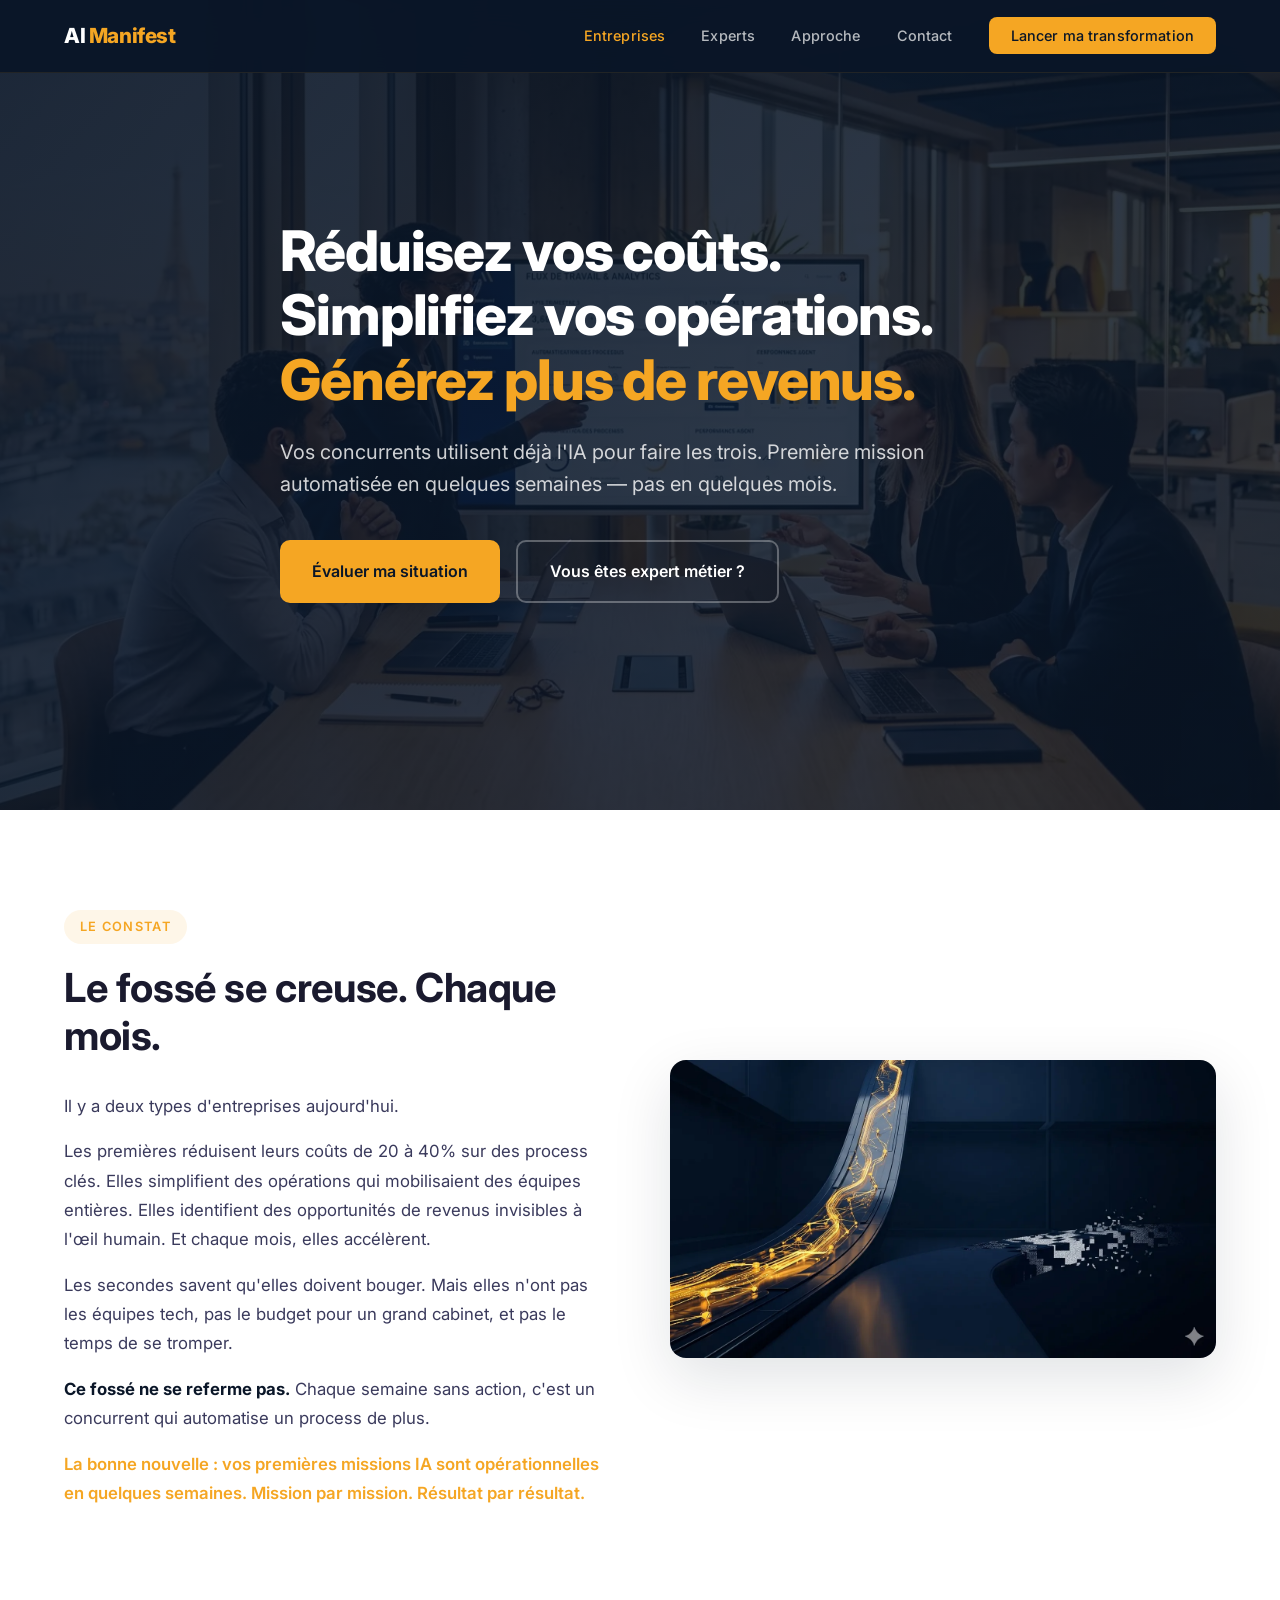
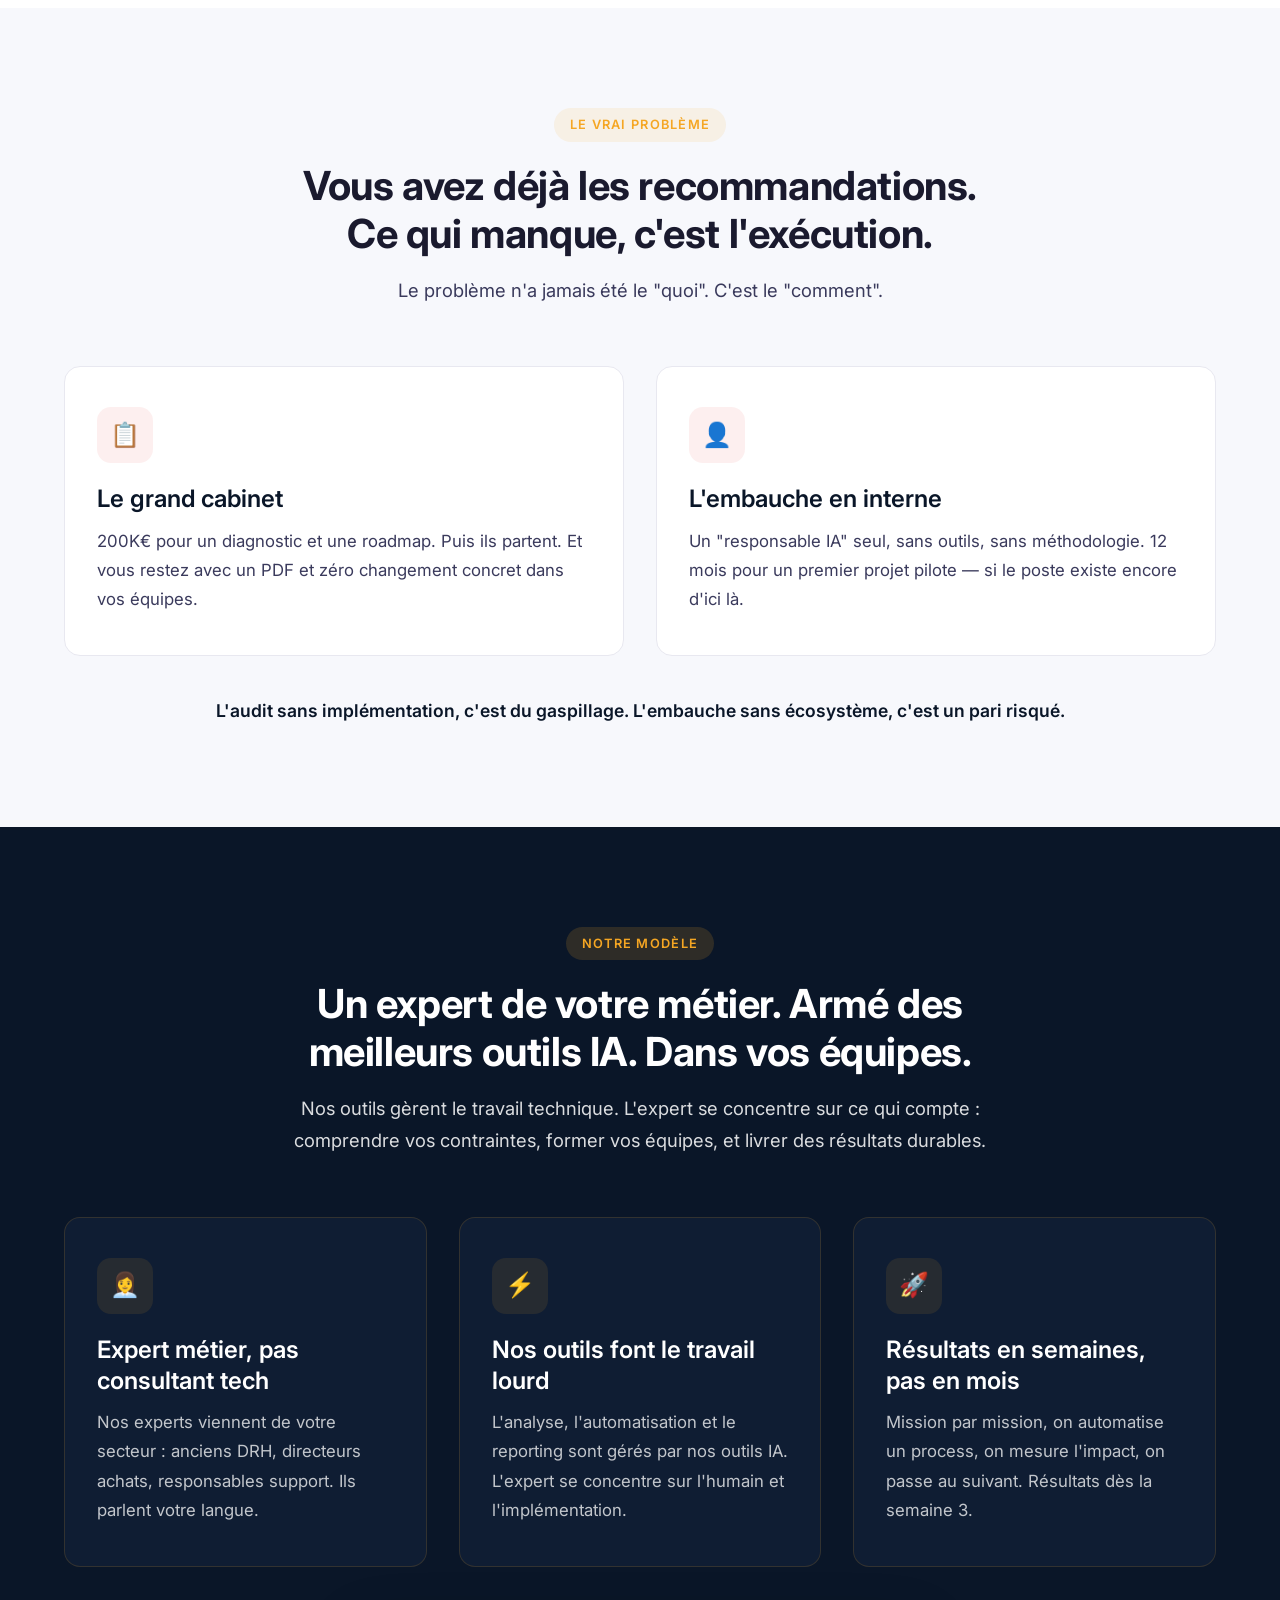
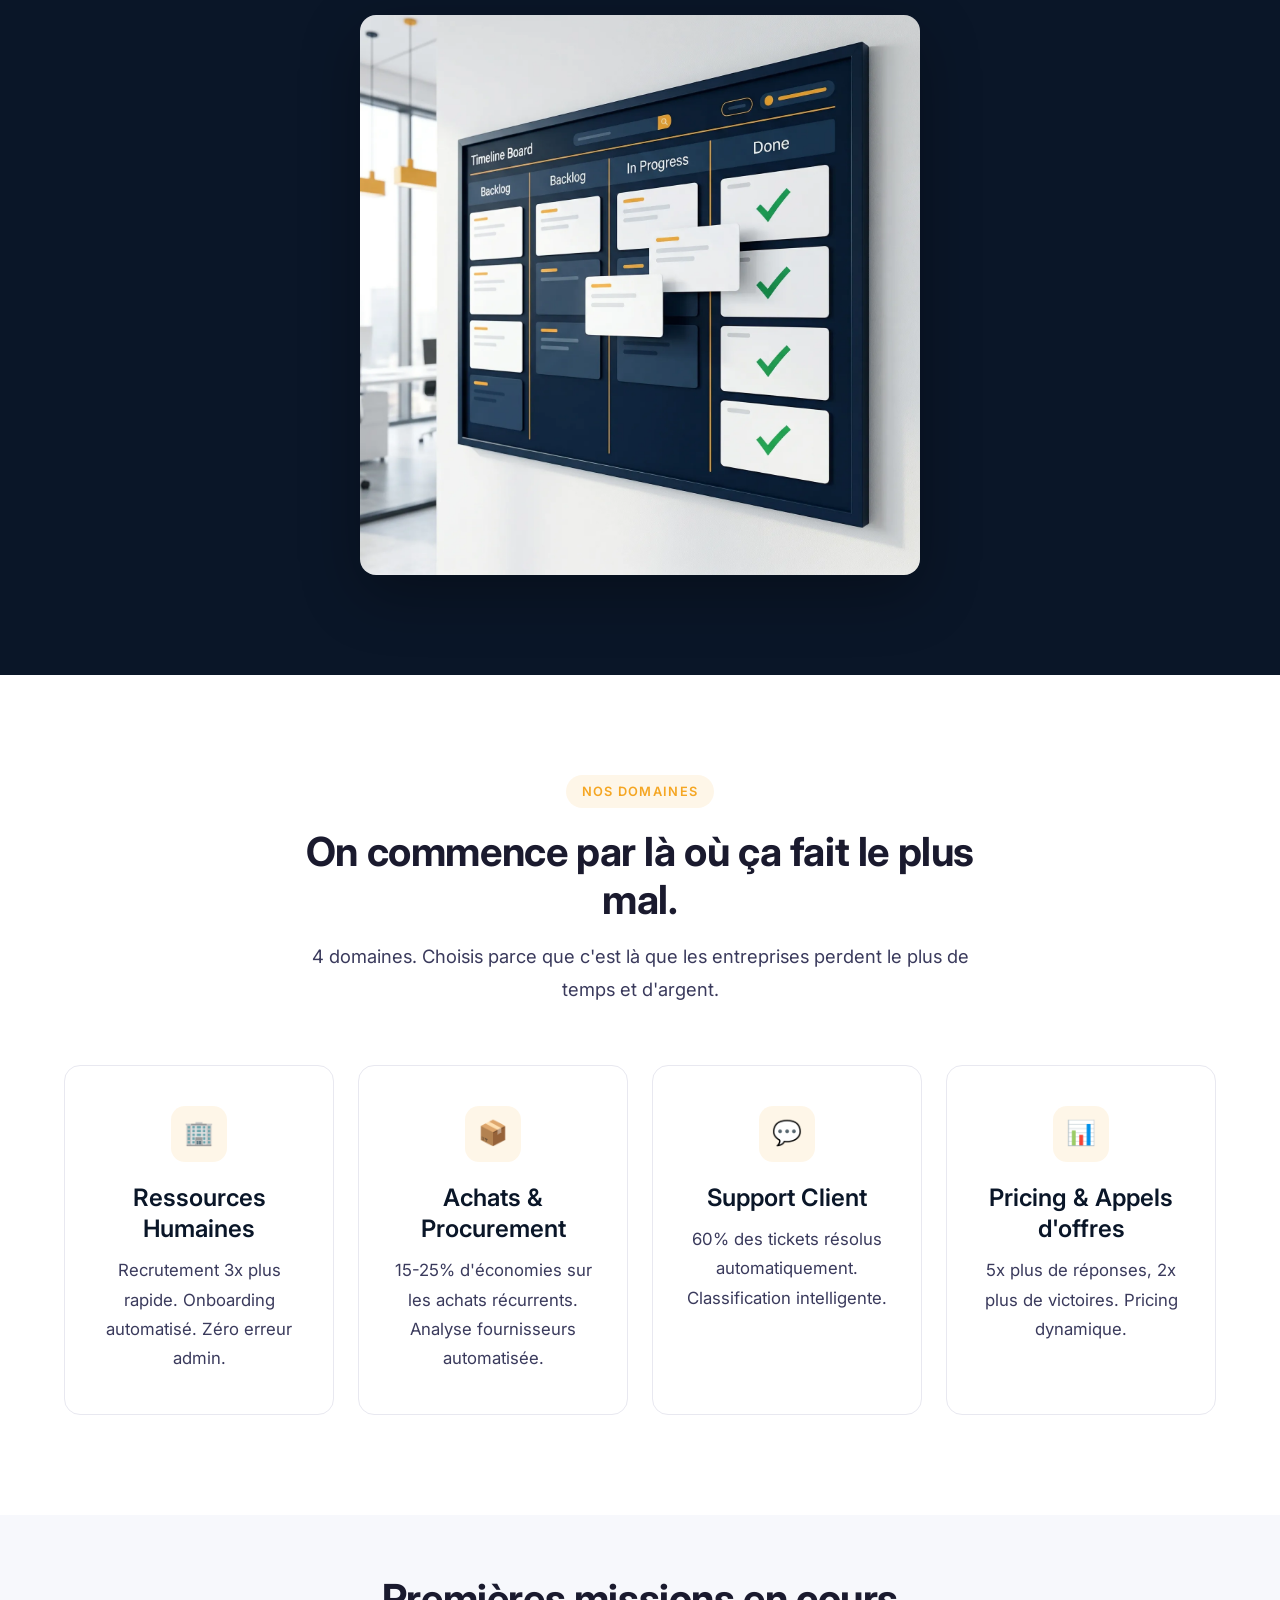
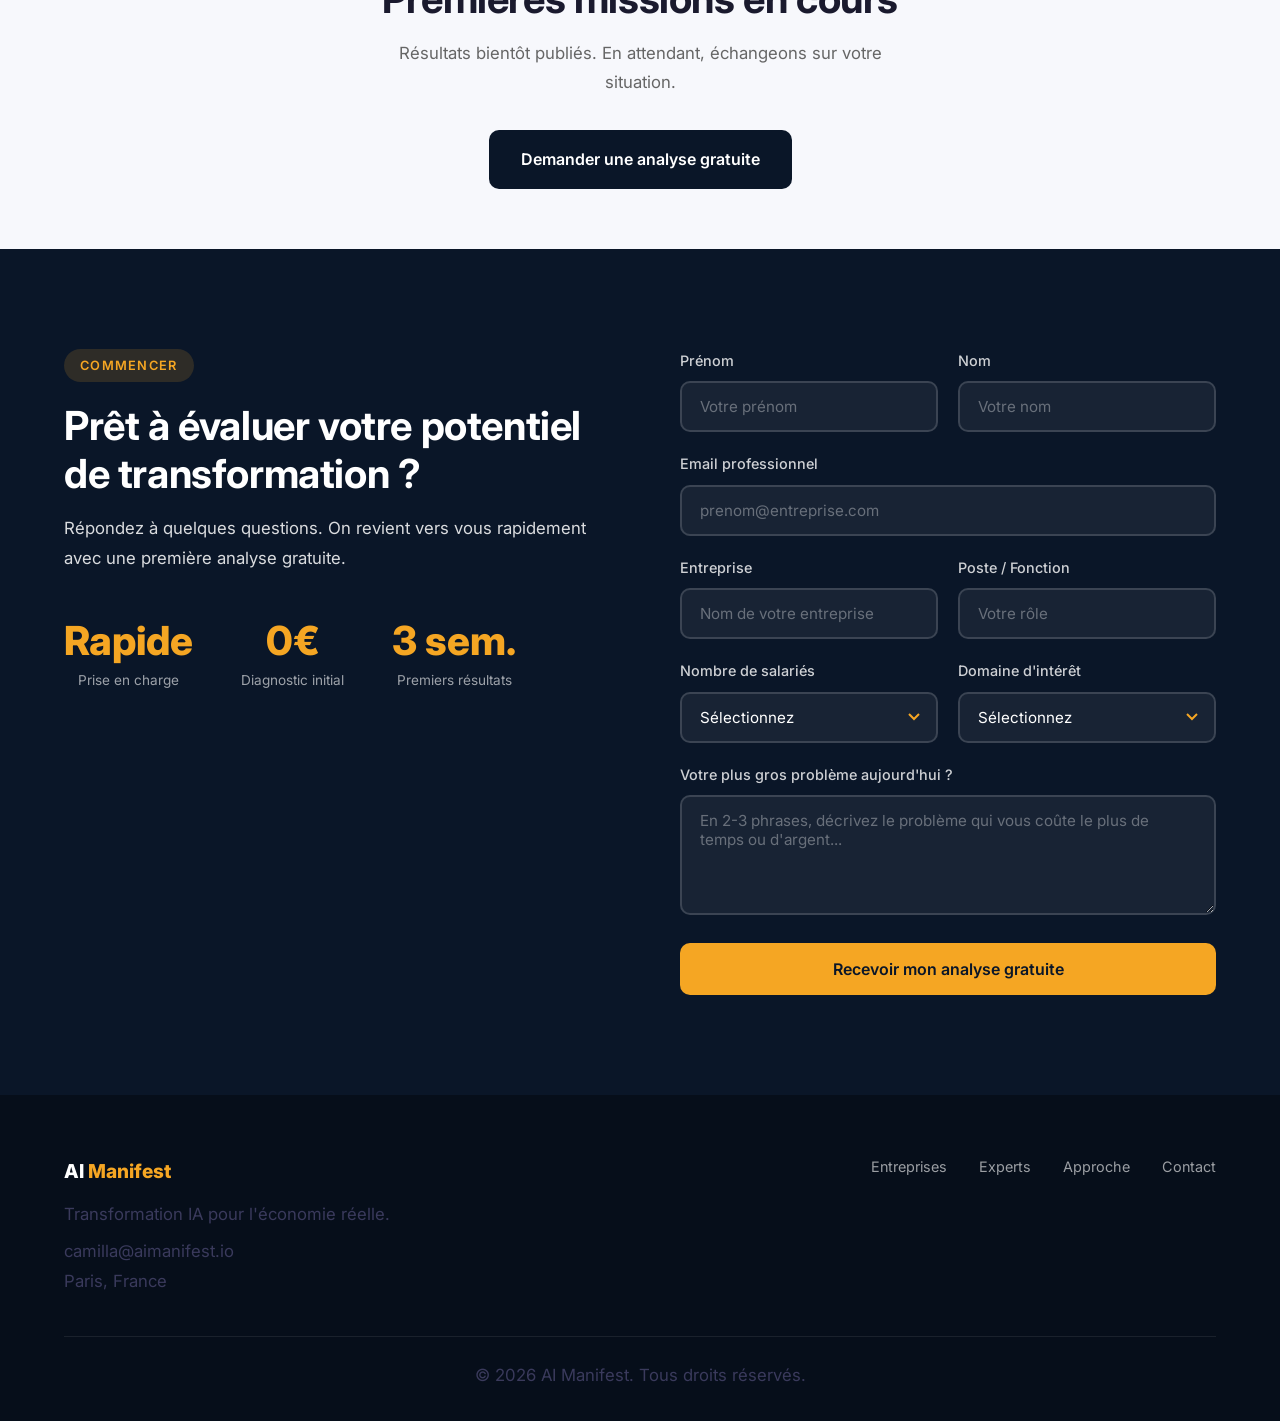
==== index.html @ 5e8005d0 "Initial commit — AI Manifest website" ====
<!DOCTYPE html>
<html lang="fr">
<head>
  <meta charset="UTF-8">
  <meta name="viewport" content="width=device-width, initial-scale=1.0">
  <title>AI Manifest — Transformation IA pour PME et ETI</title>
  <meta name="description" content="Réduisez vos coûts, simplifiez vos opérations et générez plus de revenus grâce à l'IA. Experts métier + outils IA = résultats en semaines.">
  <meta property="og:title" content="AI Manifest — Transformation IA pour PME et ETI">
  <meta property="og:description" content="Réduisez vos coûts, simplifiez vos opérations et générez plus de revenus. Première mission automatisée en quelques semaines.">
  <meta property="og:image" content="images/hero-clients.png">
  <meta property="og:type" content="website">
  <meta name="twitter:card" content="summary_large_image">
  <meta name="theme-color" content="#0A1628">
  <link rel="canonical" href="https://aimanifest.io/">
  <link rel="stylesheet" href="styles.css">
  <script type="application/ld+json">
  {
    "@context": "https://schema.org",
    "@type": "Organization",
    "name": "AI Manifest",
    "description": "Transformation IA pour PME et ETI. Experts métier armés d'outils IA pour des résultats concrets en semaines.",
    "url": "https://aimanifest.io",
    "logo": "https://aimanifest.io/images/hero-clients.png",
    "contactPoint": {
      "@type": "ContactPoint",
      "email": "camilla@aimanifest.io",
      "contactType": "customer service",
      "availableLanguage": "French"
    },
    "address": {
      "@type": "PostalAddress",
      "addressLocality": "Paris",
      "addressCountry": "FR"
    },
    "sameAs": []
  }
  </script>
  <script type="application/ld+json">
  {
    "@context": "https://schema.org",
    "@type": "Service",
    "name": "Transformation IA pour entreprises",
    "provider": { "@type": "Organization", "name": "AI Manifest" },
    "description": "Déploiement d'experts métier armés d'outils IA pour automatiser vos processus et générer des résultats mesurables.",
    "areaServed": { "@type": "Country", "name": "France" },
    "serviceType": "Conseil en transformation IA"
  }
  </script>
</head>
<body>
  <a href="#main-content" class="skip-link">Aller au contenu principal</a>

  <!-- NAV -->
  <nav class="nav">
    <div class="nav-inner">
      <a href="index.html" class="nav-logo">AI <span>Manifest</span></a>
      <ul class="nav-links" id="navLinks">
        <li><a href="index.html" class="active">Entreprises</a></li>
        <li><a href="rejoindre.html">Experts</a></li>
        <li><a href="approche.html">Approche</a></li>
        <li><a href="contact.html">Contact</a></li>
        <li><a href="#form-qualification" class="nav-cta">Lancer ma transformation</a></li>
      </ul>
      <button class="nav-toggle" onclick="document.getElementById('navLinks').classList.toggle('open')" aria-label="Menu">
        <span></span><span></span><span></span>
      </button>
    </div>
  </nav>

  <main id="main-content">

  <!-- HERO -->
  <section class="hero" role="banner">
    <div class="hero-bg">
      <picture><source srcset="images/hero-clients.webp" type="image/webp"><img src="images/hero-clients.png" alt="Équipe en transformation IA"></picture>
    </div>
    <div class="container">
      <div class="hero-content fade-up">
        <h1>Réduisez vos coûts.<br>Simplifiez vos opérations.<br><span class="highlight">Générez plus de revenus.</span></h1>
        <p class="subtitle">Vos concurrents utilisent déjà l'IA pour faire les trois. Première mission automatisée en quelques semaines — pas en quelques mois.</p>
        <div class="btn-group">
          <a href="#form-qualification" class="btn btn-primary">Évaluer ma situation</a>
          <a href="rejoindre.html" class="btn btn-outline">Vous êtes expert métier ?</a>
        </div>
      </div>
    </div>
  </section>

  <!-- LE FOSSÉ -->
  <section class="section bg-white">
    <div class="container">
      <div class="img-section fade-up">
        <div>
          <div style="margin-bottom:32px;">
            <span class="tag" style="display:inline-block;background:rgba(245,166,35,0.1);color:#F5A623;font-size:0.8rem;font-weight:600;text-transform:uppercase;letter-spacing:0.1em;padding:6px 16px;border-radius:100px;margin-bottom:20px;">Le constat</span>
            <h2>Le fossé se creuse. Chaque mois.</h2>
          </div>
          <p>Il y a deux types d'entreprises aujourd'hui.</p>
          <p style="margin-top:16px">Les premières réduisent leurs coûts de 20 à 40% sur des process clés. Elles simplifient des opérations qui mobilisaient des équipes entières. Elles identifient des opportunités de revenus invisibles à l'œil humain. Et chaque mois, elles accélèrent.</p>
          <p style="margin-top:16px">Les secondes savent qu'elles doivent bouger. Mais elles n'ont pas les équipes tech, pas le budget pour un grand cabinet, et pas le temps de se tromper.</p>
          <p style="margin-top:16px"><strong style="color:#0A1628">Ce fossé ne se referme pas.</strong> Chaque semaine sans action, c'est un concurrent qui automatise un process de plus.</p>
          <p style="margin-top:16px;color:#F5A623;font-weight:600;">La bonne nouvelle : vos premières missions IA sont opérationnelles en quelques semaines. Mission par mission. Résultat par résultat.</p>
        </div>
        <picture><source srcset="images/fosse-divergence.webp" type="image/webp"><img src="images/fosse-divergence.png" alt="Le fossé entre entreprises se creuse" loading="lazy" style="border-radius:16px;"></picture>
      </div>
    </div>
  </section>

  <!-- LE VRAI PROBLÈME -->
  <section class="section bg-light">
    <div class="container">
      <div class="section-header fade-up">
        <span class="tag">Le vrai problème</span>
        <h2>Vous avez déjà les recommandations. Ce qui manque, c'est l'exécution.</h2>
        <p>Le problème n'a jamais été le "quoi". C'est le "comment".</p>
      </div>
      <div class="grid-2 fade-up">
        <div class="card">
          <div class="card-icon" style="background:rgba(220,50,50,0.08);">
            <span style="font-size:1.5rem;">📋</span>
          </div>
          <h3>Le grand cabinet</h3>
          <p>200K€ pour un diagnostic et une roadmap. Puis ils partent. Et vous restez avec un PDF et zéro changement concret dans vos équipes.</p>
        </div>
        <div class="card">
          <div class="card-icon" style="background:rgba(220,50,50,0.08);">
            <span style="font-size:1.5rem;">👤</span>
          </div>
          <h3>L'embauche en interne</h3>
          <p>Un "responsable IA" seul, sans outils, sans méthodologie. 12 mois pour un premier projet pilote — si le poste existe encore d'ici là.</p>
        </div>
      </div>
      <p class="fade-up" style="text-align:center;margin-top:40px;font-size:1.1rem;font-weight:600;color:#0A1628;">L'audit sans implémentation, c'est du gaspillage. L'embauche sans écosystème, c'est un pari risqué.</p>
    </div>
  </section>

  <!-- NOTRE MODÈLE -->
  <section class="section bg-navy text-light">
    <div class="container">
      <div class="section-header text-light fade-up">
        <span class="tag">Notre modèle</span>
        <h2>Un expert de votre métier. Armé des meilleurs outils IA. Dans vos équipes.</h2>
        <p>Nos outils gèrent le travail technique. L'expert se concentre sur ce qui compte : comprendre vos contraintes, former vos équipes, et livrer des résultats durables.</p>
      </div>
      <div class="grid-3 fade-up">
        <div class="card card-dark">
          <div class="card-icon"><span>👩‍💼</span></div>
          <h3>Expert métier, pas consultant tech</h3>
          <p>Nos experts viennent de votre secteur : anciens DRH, directeurs achats, responsables support. Ils parlent votre langue.</p>
        </div>
        <div class="card card-dark">
          <div class="card-icon"><span>⚡</span></div>
          <h3>Nos outils font le travail lourd</h3>
          <p>L'analyse, l'automatisation et le reporting sont gérés par nos outils IA. L'expert se concentre sur l'humain et l'implémentation.</p>
        </div>
        <div class="card card-dark">
          <div class="card-icon"><span>🚀</span></div>
          <h3>Résultats en semaines, pas en mois</h3>
          <p>Mission par mission, on automatise un process, on mesure l'impact, on passe au suivant. Résultats dès la semaine 3.</p>
        </div>
      </div>
      <div class="fade-up" style="text-align:center;margin-top:48px;">
        <picture><source srcset="images/model-resultats.webp" type="image/webp"><img src="images/model-resultats.jpg" alt="Tableau de progression des missions" loading="lazy" style="max-width:560px;border-radius:16px;margin:0 auto;box-shadow:0 20px 60px rgba(0,0,0,0.3);"></picture>
      </div>
    </div>
  </section>

  <!-- 4 DOMAINES -->
  <section class="section bg-white">
    <div class="container">
      <div class="section-header fade-up">
        <span class="tag">Nos domaines</span>
        <h2>On commence par là où ça fait le plus mal.</h2>
        <p>4 domaines. Choisis parce que c'est là que les entreprises perdent le plus de temps et d'argent.</p>
      </div>
      <div class="grid-4 fade-up">
        <div class="card" style="text-align:center;">
          <div class="card-icon" style="margin:0 auto 20px;"><span>🏢</span></div>
          <h3>Ressources Humaines</h3>
          <p>Recrutement 3x plus rapide. Onboarding automatisé. Zéro erreur admin.</p>
        </div>
        <div class="card" style="text-align:center;">
          <div class="card-icon" style="margin:0 auto 20px;"><span>📦</span></div>
          <h3>Achats & Procurement</h3>
          <p>15-25% d'économies sur les achats récurrents. Analyse fournisseurs automatisée.</p>
        </div>
        <div class="card" style="text-align:center;">
          <div class="card-icon" style="margin:0 auto 20px;"><span>💬</span></div>
          <h3>Support Client</h3>
          <p>60% des tickets résolus automatiquement. Classification intelligente.</p>
        </div>
        <div class="card" style="text-align:center;">
          <div class="card-icon" style="margin:0 auto 20px;"><span>📊</span></div>
          <h3>Pricing & Appels d'offres</h3>
          <p>5x plus de réponses, 2x plus de victoires. Pricing dynamique.</p>
        </div>
      </div>
    </div>
  </section>

  <!-- SOCIAL PROOF -->
  <section class="section-sm bg-light">
    <div class="container" style="text-align:center;">
      <div class="fade-up">
        <h2>Premières missions en cours</h2>
        <p style="max-width:500px;margin:16px auto 32px;color:#666;">Résultats bientôt publiés. En attendant, échangeons sur votre situation.</p>
        <a href="#form-qualification" class="btn btn-dark">Demander une analyse gratuite</a>
      </div>
    </div>
  </section>

  <!-- FORMULAIRE DE QUALIFICATION -->
  <section class="section bg-navy text-light" id="form-qualification">
    <div class="container">
      <div class="grid-2" style="align-items:start;gap:80px;">
        <div class="fade-up">
          <span class="tag" style="display:inline-block;background:rgba(245,166,35,0.15);color:#F5A623;font-size:0.8rem;font-weight:600;text-transform:uppercase;letter-spacing:0.1em;padding:6px 16px;border-radius:100px;">Commencer</span>
          <h2 style="color:#fff;margin-top:20px;">Prêt à évaluer votre potentiel de transformation ?</h2>
          <p style="margin-top:16px;">Répondez à quelques questions. On revient vers vous rapidement avec une première analyse gratuite.</p>
          <div class="stats" style="margin-top:48px;">
            <div class="stat-item">
              <div class="stat-number">Rapide</div>
              <div class="stat-label">Prise en charge</div>
            </div>
            <div class="stat-item">
              <div class="stat-number">0€</div>
              <div class="stat-label">Diagnostic initial</div>
            </div>
            <div class="stat-item">
              <div class="stat-number">3 sem.</div>
              <div class="stat-label">Premiers résultats</div>
            </div>
          </div>
        </div>
        <div class="fade-up">
          <form class="form-dark" action="#" method="POST">
            <div class="form-row">
              <div class="form-group">
                <label for="q-prenom">Prénom</label>
                <input type="text" id="q-prenom" name="prenom" required placeholder="Votre prénom" autocomplete="given-name">
              </div>
              <div class="form-group">
                <label for="q-nom">Nom</label>
                <input type="text" id="q-nom" name="nom" required placeholder="Votre nom" autocomplete="family-name">
              </div>
            </div>
            <div class="form-group">
              <label for="q-email">Email professionnel</label>
              <input type="email" id="q-email" name="email" required placeholder="prenom@entreprise.com" autocomplete="email">
            </div>
            <div class="form-row">
              <div class="form-group">
                <label for="q-entreprise">Entreprise</label>
                <input type="text" id="q-entreprise" name="entreprise" required placeholder="Nom de votre entreprise" autocomplete="organization">
              </div>
              <div class="form-group">
                <label for="q-poste">Poste / Fonction</label>
                <input type="text" id="q-poste" name="poste" required placeholder="Votre rôle">
              </div>
            </div>
            <div class="form-row">
              <div class="form-group">
                <label for="q-taille">Nombre de salariés</label>
                <select id="q-taille" name="taille" required>
                  <option value="">Sélectionnez</option>
                  <option value="10-50">10 – 50</option>
                  <option value="50-200">50 – 200</option>
                  <option value="200-500">200 – 500</option>
                  <option value="500+">500+</option>
                </select>
              </div>
              <div class="form-group">
                <label for="q-domaine">Domaine d'intérêt</label>
                <select id="q-domaine" name="domaine" required>
                  <option value="">Sélectionnez</option>
                  <option value="rh">Ressources Humaines</option>
                  <option value="achats">Achats & Procurement</option>
                  <option value="support">Support Client</option>
                  <option value="pricing">Pricing & Appels d'offres</option>
                  <option value="autre">Je ne sais pas encore</option>
                </select>
              </div>
            </div>
            <div class="form-group">
              <label for="q-probleme">Votre plus gros problème aujourd'hui ?</label>
              <textarea id="q-probleme" name="probleme" required placeholder="En 2-3 phrases, décrivez le problème qui vous coûte le plus de temps ou d'argent..."></textarea>
            </div>
            <button type="submit" class="btn btn-primary" style="width:100%;justify-content:center;">Recevoir mon analyse gratuite</button>
          </form>
        </div>
      </div>
    </div>
  </section>

  </main>

  <!-- FOOTER -->
  <footer class="footer">
    <div class="container">
      <div class="footer-inner">
        <div>
          <div class="footer-logo">AI <span>Manifest</span></div>
          <p>Transformation IA pour l'économie réelle.</p>
          <p style="margin-top:8px;">camilla@aimanifest.io</p>
          <p>Paris, France</p>
        </div>
        <nav aria-label="Liens du pied de page">
          <ul class="footer-links">
            <li><a href="index.html">Entreprises</a></li>
            <li><a href="rejoindre.html">Experts</a></li>
            <li><a href="approche.html">Approche</a></li>
            <li><a href="contact.html">Contact</a></li>
          </ul>
        </nav>
      </div>
      <div class="footer-bottom">
        <p>&copy; 2026 AI Manifest. Tous droits réservés.</p>
      </div>
    </div>
  </footer>

  <script>
    // Scroll animations
    const observer = new IntersectionObserver((entries) => {
      entries.forEach(entry => {
        if (entry.isIntersecting) { entry.target.classList.add('visible'); }
      });
    }, { threshold: 0.1 });
    document.querySelectorAll('.fade-up').forEach(el => observer.observe(el));

    // Form submission with confirmation
    document.querySelectorAll('form').forEach(form => {
      form.addEventListener('submit', function(e) {
        e.preventDefault();
        const prenom = this.querySelector('input[name="prenom"]')?.value || '';
        const btn = this.querySelector('button[type="submit"]');
        const originalText = btn.textContent;
        btn.textContent = '✓ Merci ' + prenom + ' ! On revient vers vous rapidement.';
        btn.style.background = '#22c55e';
        btn.style.pointerEvents = 'none';
        setTimeout(() => {
          btn.textContent = originalText;
          btn.style.background = '';
          btn.style.pointerEvents = '';
          this.reset();
        }, 4000);
      });
    });
  </script>
</body>
</html>
---- styles.css ----
/* AI Manifest — Design System
   Palette: Deep Navy #0A1628, Amber #F5A623, White #FFFFFF
   Typography: Inter (clean, modern, professional)
*/

@import url('https://fonts.googleapis.com/css2?family=Inter:wght@400;500;600;700;800&display=swap');

/* ========== RESET & BASE ========== */
*, *::before, *::after { box-sizing: border-box; margin: 0; padding: 0; }

html {
  scroll-behavior: smooth;
  font-size: 16px;
  scroll-padding-top: 80px;
}

body {
  font-family: 'Inter', -apple-system, BlinkMacSystemFont, sans-serif;
  color: #1a1a2e;
  background: #ffffff;
  line-height: 1.7;
  -webkit-font-smoothing: antialiased;
}

img { max-width: 100%; height: auto; display: block; }
a { text-decoration: none; color: inherit; }

/* ========== TYPOGRAPHY ========== */
h1 {
  font-size: clamp(2.2rem, 5vw, 3.5rem);
  font-weight: 800;
  line-height: 1.15;
  letter-spacing: -0.02em;
}

h2 {
  font-size: clamp(1.8rem, 3.5vw, 2.5rem);
  font-weight: 700;
  line-height: 1.2;
  letter-spacing: -0.01em;
}

h3 {
  font-size: clamp(1.2rem, 2vw, 1.5rem);
  font-weight: 600;
  line-height: 1.3;
}

p {
  font-size: 1.05rem;
  line-height: 1.75;
  color: #3a3a5c;
}

.text-light p, .text-light h1, .text-light h2, .text-light h3 {
  color: #ffffff;
}
.text-light p { color: rgba(255,255,255,0.85); }

/* ========== LAYOUT ========== */
.container {
  max-width: 1200px;
  margin: 0 auto;
  padding: 0 24px;
}

.section {
  padding: 100px 0;
}

.section-sm {
  padding: 60px 0;
}

/* ========== NAVIGATION ========== */
.nav {
  position: fixed;
  top: 0;
  left: 0;
  right: 0;
  z-index: 1000;
  background: rgba(10, 22, 40, 0.95);
  backdrop-filter: blur(20px);
  -webkit-backdrop-filter: blur(20px);
  border-bottom: 1px solid rgba(245, 166, 35, 0.1);
  transition: all 0.3s ease;
}

.nav-inner {
  display: flex;
  align-items: center;
  justify-content: space-between;
  height: 72px;
  max-width: 1200px;
  margin: 0 auto;
  padding: 0 24px;
}

.nav-logo {
  font-size: 1.3rem;
  font-weight: 800;
  color: #ffffff;
  letter-spacing: -0.02em;
}

.nav-logo span {
  color: #F5A623;
}

.nav-links {
  display: flex;
  gap: 36px;
  list-style: none;
}

.nav-links a {
  color: rgba(255,255,255,0.7);
  font-size: 0.9rem;
  font-weight: 500;
  transition: color 0.2s;
  letter-spacing: 0.01em;
}

.nav-links a:hover,
.nav-links a.active {
  color: #F5A623;
}

.nav-cta {
  background: #F5A623;
  color: #0A1628 !important;
  padding: 10px 22px;
  border-radius: 8px;
  font-weight: 600;
  font-size: 0.85rem;
  transition: all 0.2s;
}

.nav-cta:hover {
  background: #e6951a;
  transform: translateY(-1px);
}

/* Mobile menu */
.nav-toggle {
  display: none;
  background: none;
  border: none;
  cursor: pointer;
  padding: 8px;
}

.nav-toggle span {
  display: block;
  width: 24px;
  height: 2px;
  background: #fff;
  margin: 6px 0;
  transition: all 0.3s;
}

/* ========== HERO SECTIONS ========== */
.hero {
  position: relative;
  min-height: 90vh;
  display: flex;
  align-items: center;
  background: #0A1628;
  overflow: visible;
  padding-top: 72px;
  padding-bottom: 60px;
}

.hero-medium {
  min-height: 75vh;
}

.hero-bg {
  position: absolute;
  inset: 0;
  z-index: 1;
}

.hero-bg img {
  width: 100%;
  height: 100%;
  object-fit: cover;
  opacity: 0.5;
}

.hero-bg::after {
  content: '';
  position: absolute;
  inset: 0;
  background: linear-gradient(135deg, rgba(10,22,40,0.85) 0%, rgba(10,22,40,0.6) 100%);
}

.hero-content {
  position: relative;
  z-index: 2;
  max-width: 720px;
}

.hero h1 {
  color: #ffffff;
  margin-bottom: 24px;
}

.hero h1 .highlight {
  color: #F5A623;
}

.hero p.subtitle {
  font-size: 1.25rem;
  color: rgba(255,255,255,0.8);
  margin-bottom: 40px;
  line-height: 1.6;
}

/* ========== BUTTONS ========== */
.btn {
  display: inline-flex;
  align-items: center;
  gap: 8px;
  padding: 16px 32px;
  border-radius: 10px;
  font-weight: 600;
  font-size: 1rem;
  cursor: pointer;
  transition: all 0.25s ease;
  border: none;
  font-family: inherit;
}

.btn-primary {
  background: #F5A623;
  color: #0A1628;
}

.btn-primary:hover {
  background: #e6951a;
  transform: translateY(-2px);
  box-shadow: 0 8px 30px rgba(245, 166, 35, 0.3);
}

.btn-outline {
  background: transparent;
  color: #ffffff;
  border: 2px solid rgba(255,255,255,0.3);
}

.btn-outline:hover {
  border-color: #F5A623;
  color: #F5A623;
}

.btn-dark {
  background: #0A1628;
  color: #ffffff;
}

.btn-dark:hover {
  background: #132240;
  transform: translateY(-2px);
  box-shadow: 0 8px 30px rgba(10, 22, 40, 0.3);
}

.btn-group {
  display: flex;
  gap: 16px;
  flex-wrap: wrap;
}

/* ========== CARDS ========== */
.card {
  background: #ffffff;
  border-radius: 16px;
  padding: 40px 32px;
  border: 1px solid #e8e8f0;
  transition: all 0.3s ease;
}

.card:hover {
  transform: translateY(-4px);
  box-shadow: 0 20px 60px rgba(10, 22, 40, 0.08);
  border-color: rgba(245, 166, 35, 0.3);
}

.card-icon {
  width: 56px;
  height: 56px;
  background: rgba(245, 166, 35, 0.1);
  border-radius: 14px;
  display: flex;
  align-items: center;
  justify-content: center;
  margin-bottom: 20px;
  font-size: 1.5rem;
}

.card h3 {
  margin-bottom: 12px;
  color: #0A1628;
}

.card-dark {
  background: #0f1d33;
  border-color: rgba(245, 166, 35, 0.15);
  color: #ffffff;
}

.card-dark h3 { color: #ffffff; }
.card-dark p { color: rgba(255,255,255,0.75); }

.card-dark:hover {
  border-color: rgba(245, 166, 35, 0.4);
  box-shadow: 0 20px 60px rgba(0, 0, 0, 0.3);
}

/* ========== GRIDS ========== */
.grid-2 {
  display: grid;
  grid-template-columns: repeat(2, 1fr);
  gap: 32px;
}

.grid-3 {
  display: grid;
  grid-template-columns: repeat(3, 1fr);
  gap: 32px;
}

.grid-4 {
  display: grid;
  grid-template-columns: repeat(4, 1fr);
  gap: 24px;
}

/* ========== SECTION BACKGROUNDS ========== */
.bg-navy {
  background: #0A1628;
}

.bg-dark {
  background: #060e1a;
}

.bg-light {
  background: #f7f8fc;
}

.bg-white {
  background: #ffffff;
}

/* ========== SECTION HEADERS ========== */
.section-header {
  text-align: center;
  max-width: 700px;
  margin: 0 auto 60px;
}

.section-header .tag {
  display: inline-block;
  background: rgba(245, 166, 35, 0.1);
  color: #F5A623;
  font-size: 0.8rem;
  font-weight: 600;
  text-transform: uppercase;
  letter-spacing: 0.1em;
  padding: 6px 16px;
  border-radius: 100px;
  margin-bottom: 20px;
}

.section-header.text-light .tag {
  background: rgba(245, 166, 35, 0.15);
}

.section-header p {
  font-size: 1.15rem;
  margin-top: 16px;
}

/* ========== IMAGE SECTIONS ========== */
.img-section {
  display: grid;
  grid-template-columns: 1fr 1fr;
  gap: 60px;
  align-items: center;
}

.img-section img {
  border-radius: 16px;
  box-shadow: 0 20px 60px rgba(10, 22, 40, 0.12);
}

.img-section-reverse {
  direction: rtl;
}

.img-section-reverse > * {
  direction: ltr;
}

/* ========== COMPARISON TABLE ========== */
.comparison-table {
  width: 100%;
  border-collapse: collapse;
  font-size: 0.95rem;
}

.comparison-table th {
  text-align: left;
  padding: 16px 20px;
  font-weight: 600;
  border-bottom: 2px solid #e8e8f0;
}

.comparison-table th:nth-child(2) {
  color: #888;
}

.comparison-table th:nth-child(3) {
  color: #F5A623;
}

.comparison-table td {
  padding: 16px 20px;
  border-bottom: 1px solid #e8e8f0;
  vertical-align: top;
}

.comparison-table tr:last-child td {
  border-bottom: none;
}

.comparison-table td:first-child {
  font-weight: 600;
  color: #0A1628;
  width: 25%;
}

.comparison-table td:nth-child(2) {
  color: #666;
}

.comparison-table td:nth-child(3) {
  color: #0A1628;
  font-weight: 500;
}

/* ========== TIMELINE ========== */
.timeline {
  position: relative;
  padding-left: 40px;
}

.timeline::before {
  content: '';
  position: absolute;
  left: 12px;
  top: 0;
  bottom: 0;
  width: 2px;
  background: linear-gradient(to bottom, #F5A623, rgba(245,166,35,0.2));
}

.timeline-item {
  position: relative;
  margin-bottom: 48px;
}

.timeline-item:last-child {
  margin-bottom: 0;
}

.timeline-item::before {
  content: '';
  position: absolute;
  left: -34px;
  top: 6px;
  width: 14px;
  height: 14px;
  border-radius: 50%;
  background: #F5A623;
  border: 3px solid #ffffff;
  box-shadow: 0 0 0 2px rgba(245, 166, 35, 0.2);
}

.timeline-item .phase-label {
  font-size: 0.8rem;
  font-weight: 600;
  text-transform: uppercase;
  letter-spacing: 0.08em;
  color: #F5A623;
  margin-bottom: 6px;
}

.timeline-item h3 {
  margin-bottom: 8px;
}

.timeline-item .deliverable {
  margin-top: 12px;
  padding: 12px 16px;
  background: rgba(245, 166, 35, 0.08);
  border-radius: 8px;
  font-size: 0.9rem;
  font-weight: 500;
  color: #0A1628;
}

/* ========== FORMS ========== */
.form-group {
  margin-bottom: 20px;
}

.form-group label {
  display: block;
  font-size: 0.9rem;
  font-weight: 500;
  color: #0A1628;
  margin-bottom: 8px;
}

.form-group input,
.form-group select,
.form-group textarea {
  width: 100%;
  padding: 14px 18px;
  border: 2px solid #e0e0e8;
  border-radius: 10px;
  font-family: inherit;
  font-size: 0.95rem;
  transition: border-color 0.2s;
  background: #fff;
}

.form-group input:focus,
.form-group select:focus,
.form-group textarea:focus {
  outline: none;
  border-color: #F5A623;
  box-shadow: 0 0 0 3px rgba(245, 166, 35, 0.1);
}

.form-group textarea {
  resize: vertical;
  min-height: 120px;
}

.form-row {
  display: grid;
  grid-template-columns: 1fr 1fr;
  gap: 20px;
}

/* Dark form */
.form-dark label { color: rgba(255,255,255,0.8); }
.form-dark input,
.form-dark select,
.form-dark textarea {
  background: rgba(255,255,255,0.06);
  border-color: rgba(255,255,255,0.15);
  color: #ffffff;
}
.form-dark input:focus,
.form-dark select:focus,
.form-dark textarea:focus {
  border-color: #F5A623;
  box-shadow: 0 0 0 3px rgba(245, 166, 35, 0.15);
}
.form-dark input::placeholder,
.form-dark textarea::placeholder {
  color: rgba(255,255,255,0.35);
}
.form-dark select option {
  background: #0A1628;
  color: #ffffff;
}
.form-dark select {
  appearance: none;
  background-image: url("data:image/svg+xml,%3Csvg xmlns='http://www.w3.org/2000/svg' width='12' height='8' viewBox='0 0 12 8'%3E%3Cpath d='M1 1l5 5 5-5' stroke='%23F5A623' stroke-width='2' fill='none'/%3E%3C/svg%3E");
  background-repeat: no-repeat;
  background-position: right 16px center;
  padding-right: 40px;
}

/* ========== VALUES GRID ========== */
.value-item {
  display: flex;
  gap: 20px;
  margin-bottom: 36px;
}

.value-icon {
  flex-shrink: 0;
  width: 48px;
  height: 48px;
  background: rgba(245, 166, 35, 0.1);
  border-radius: 12px;
  display: flex;
  align-items: center;
  justify-content: center;
  font-size: 1.3rem;
}

/* ========== FOOTER ========== */
.footer {
  background: #060e1a;
  padding: 60px 0 30px;
  color: rgba(255,255,255,0.6);
  font-size: 0.9rem;
}

.footer-inner {
  display: flex;
  justify-content: space-between;
  align-items: flex-start;
  margin-bottom: 40px;
}

.footer-logo {
  font-size: 1.2rem;
  font-weight: 800;
  color: #ffffff;
  margin-bottom: 12px;
}

.footer-logo span { color: #F5A623; }

.footer-links {
  display: flex;
  gap: 32px;
  list-style: none;
}

.footer-links a {
  color: rgba(255,255,255,0.6);
  transition: color 0.2s;
}

.footer-links a:hover { color: #F5A623; }

.footer-bottom {
  border-top: 1px solid rgba(255,255,255,0.08);
  padding-top: 24px;
  text-align: center;
  font-size: 0.85rem;
}

/* ========== FAQ ========== */
.faq-item {
  border-bottom: 1px solid #e8e8f0;
  padding: 24px 0;
}

.faq-item:last-child { border-bottom: none; }

.faq-question {
  font-weight: 600;
  font-size: 1.05rem;
  color: #0A1628;
  margin-bottom: 8px;
}

.faq-answer {
  font-size: 0.95rem;
  color: #555;
  line-height: 1.7;
}

/* ========== STAT COUNTER ========== */
.stats {
  display: flex;
  gap: 48px;
  margin-top: 40px;
}

.stat-item {
  text-align: center;
}

.stat-number {
  font-size: 2.5rem;
  font-weight: 800;
  color: #F5A623;
  line-height: 1;
}

.stat-label {
  font-size: 0.85rem;
  color: rgba(255,255,255,0.6);
  margin-top: 8px;
}

/* ========== SCROLL ANIMATIONS ========== */
.fade-up {
  opacity: 0;
  transform: translateY(30px);
  transition: opacity 0.6s ease, transform 0.6s ease;
}

.fade-up.visible {
  opacity: 1;
  transform: translateY(0);
}

/* ========== RESPONSIVE ========== */
@media (max-width: 968px) {
  .grid-3 { grid-template-columns: repeat(2, 1fr); }
  .grid-4 { grid-template-columns: repeat(2, 1fr); }
  .img-section { grid-template-columns: 1fr; gap: 40px; }
  .img-section-reverse { direction: ltr; }
  .nav-links { display: none; }
  .nav-toggle { display: block; }
  .nav-links.open {
    display: flex;
    flex-direction: column;
    position: absolute;
    top: 72px;
    left: 0;
    right: 0;
    background: rgba(10, 22, 40, 0.98);
    padding: 24px;
    gap: 20px;
  }
  .stats { flex-wrap: wrap; gap: 24px; }
  .footer-inner { flex-direction: column; gap: 32px; }
  .form-row { grid-template-columns: 1fr; }
  .comparison-table { font-size: 0.85rem; }
  .comparison-table td, .comparison-table th { padding: 12px; }
}

@media (max-width: 640px) {
  .section { padding: 60px 0; }
  .grid-2, .grid-3, .grid-4 { grid-template-columns: 1fr; }
  .hero { min-height: 80vh; }
  .btn { padding: 14px 24px; font-size: 0.9rem; }
  .btn-group { flex-direction: column; }
}

/* ========== ACCESSIBILITY ========== */
.skip-link {
  position: absolute;
  top: -100%;
  left: 16px;
  z-index: 10000;
  background: #F5A623;
  color: #0A1628;
  padding: 12px 24px;
  border-radius: 8px;
  font-weight: 600;
  font-size: 0.9rem;
  transition: top 0.2s;
}
.skip-link:focus {
  top: 12px;
}

a:focus-visible, button:focus-visible, input:focus-visible, select:focus-visible, textarea:focus-visible {
  outline: 3px solid #F5A623;
  outline-offset: 2px;
}

/* ========== PERFORMANCE: REDUCED MOTION ========== */
@media (prefers-reduced-motion: reduce) {
  *, *::before, *::after {
    animation-duration: 0.01ms !important;
    transition-duration: 0.01ms !important;
    scroll-behavior: auto !important;
  }
  .fade-up { opacity: 1; transform: none; }
}
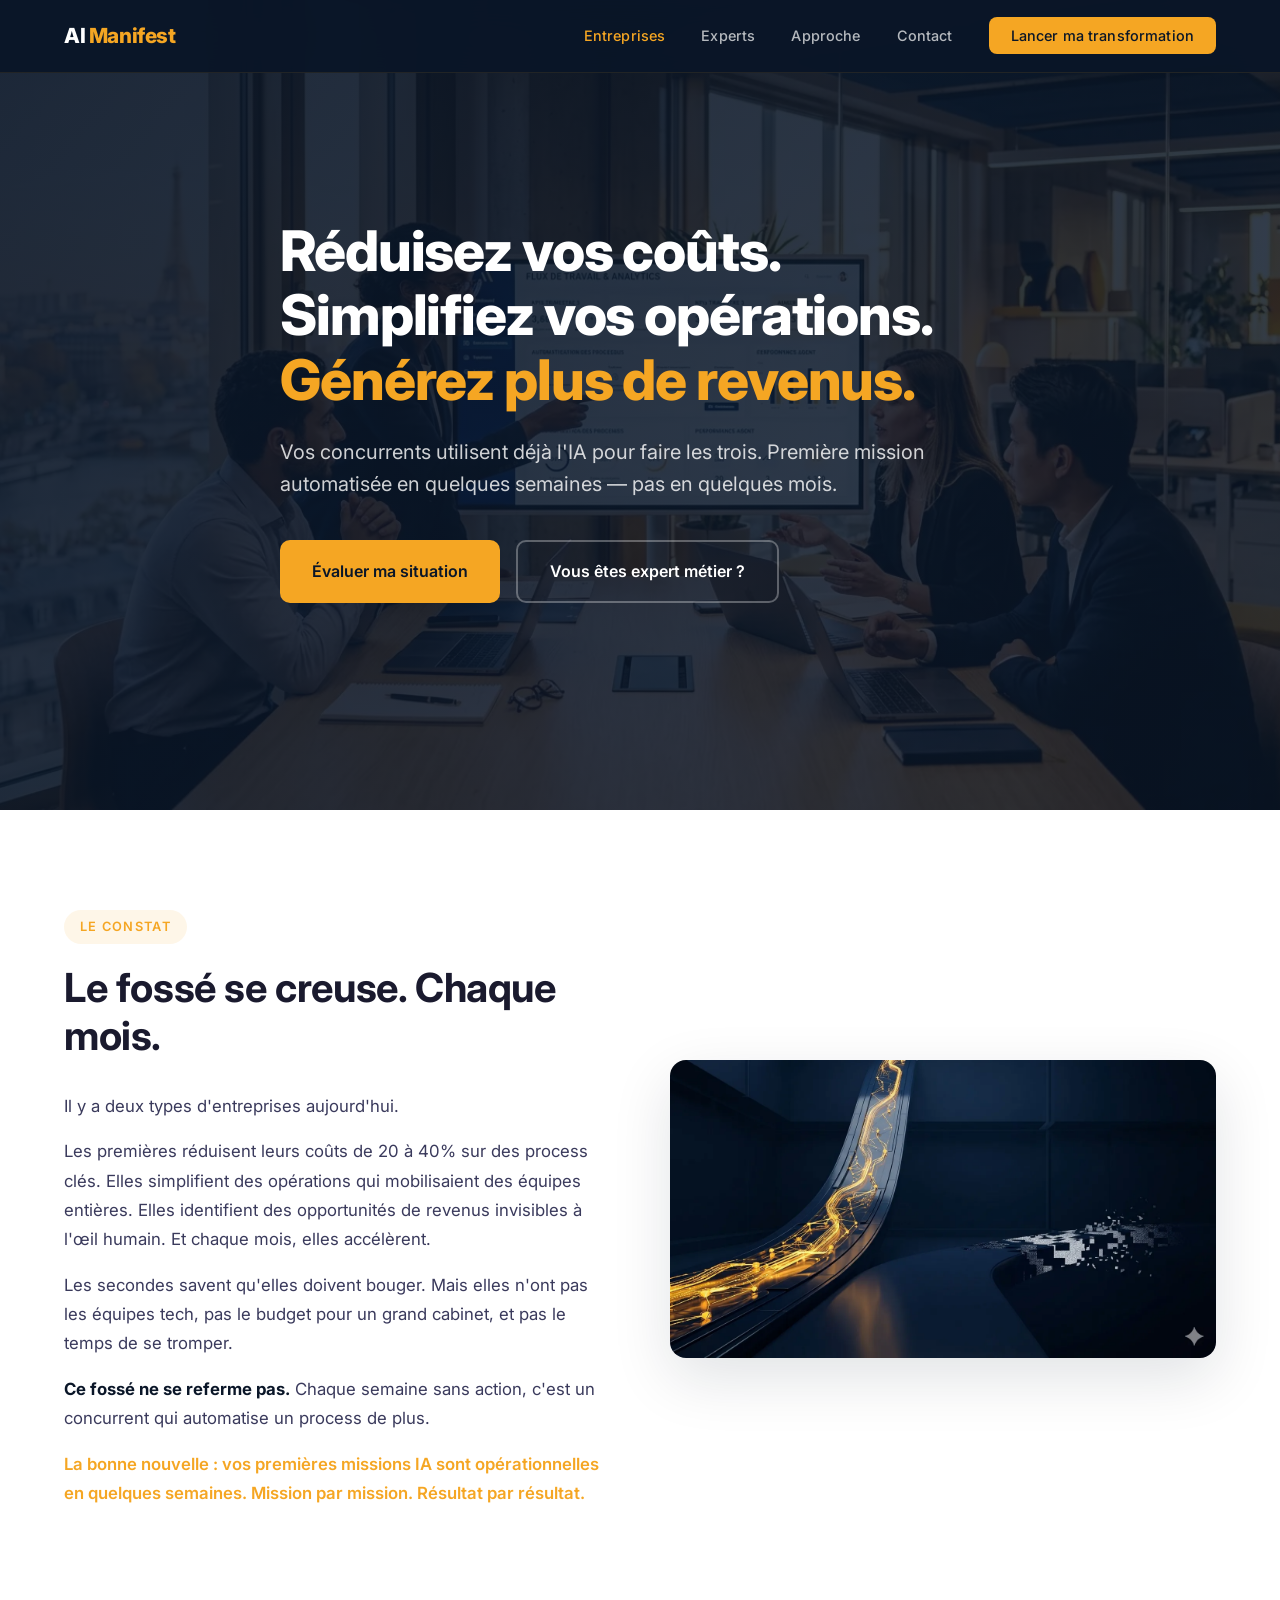
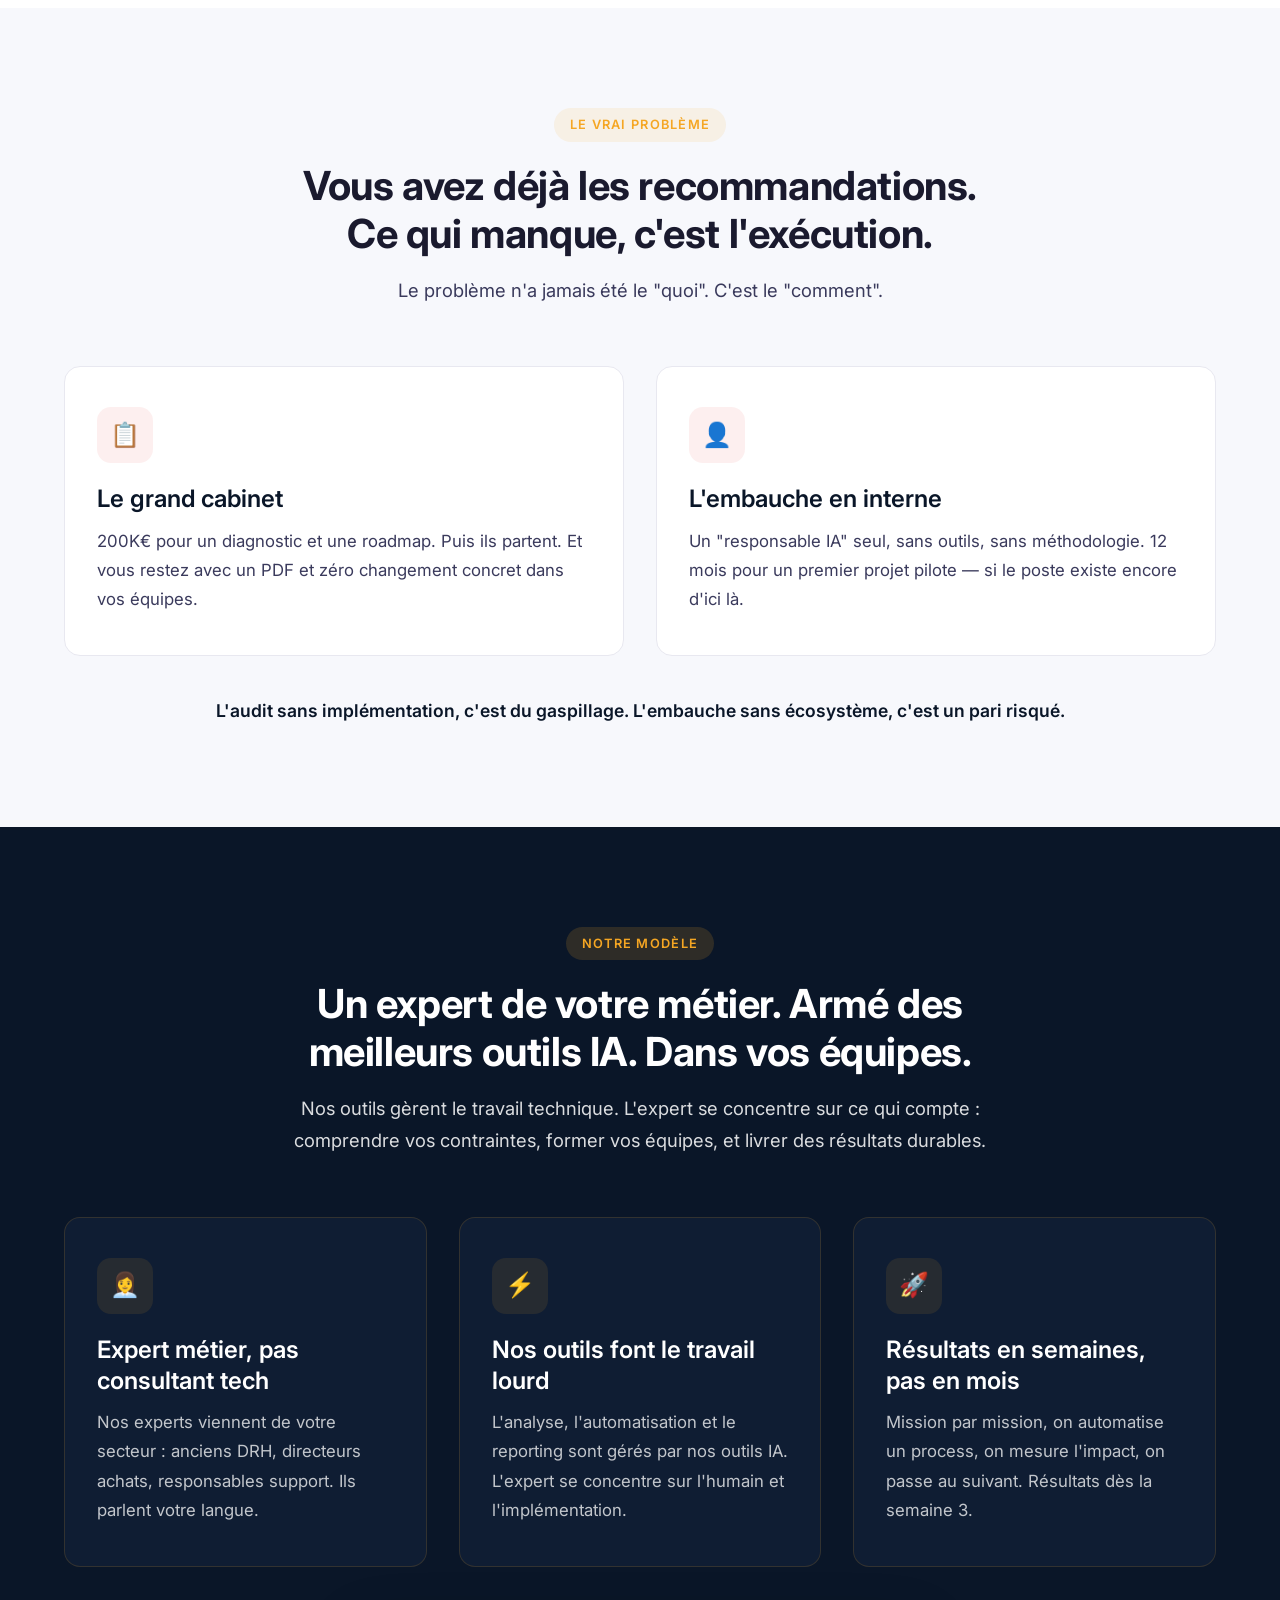
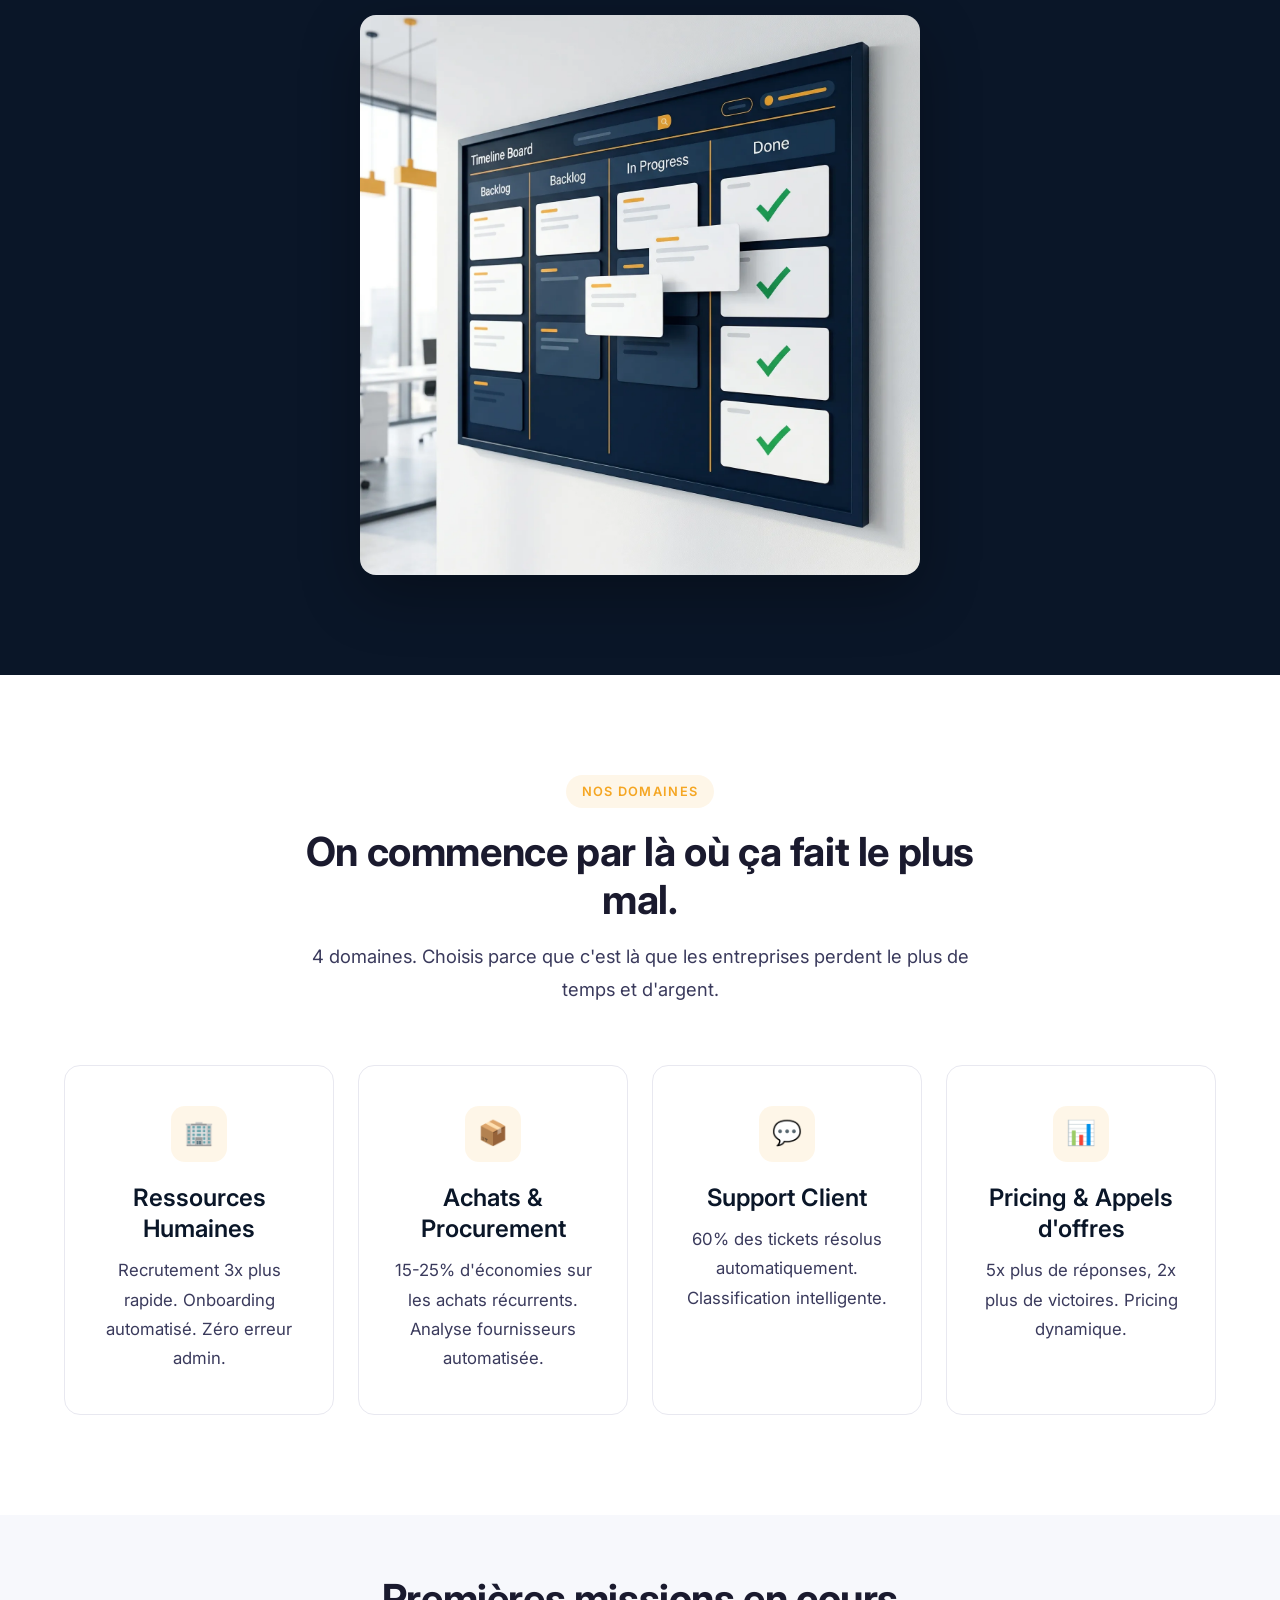
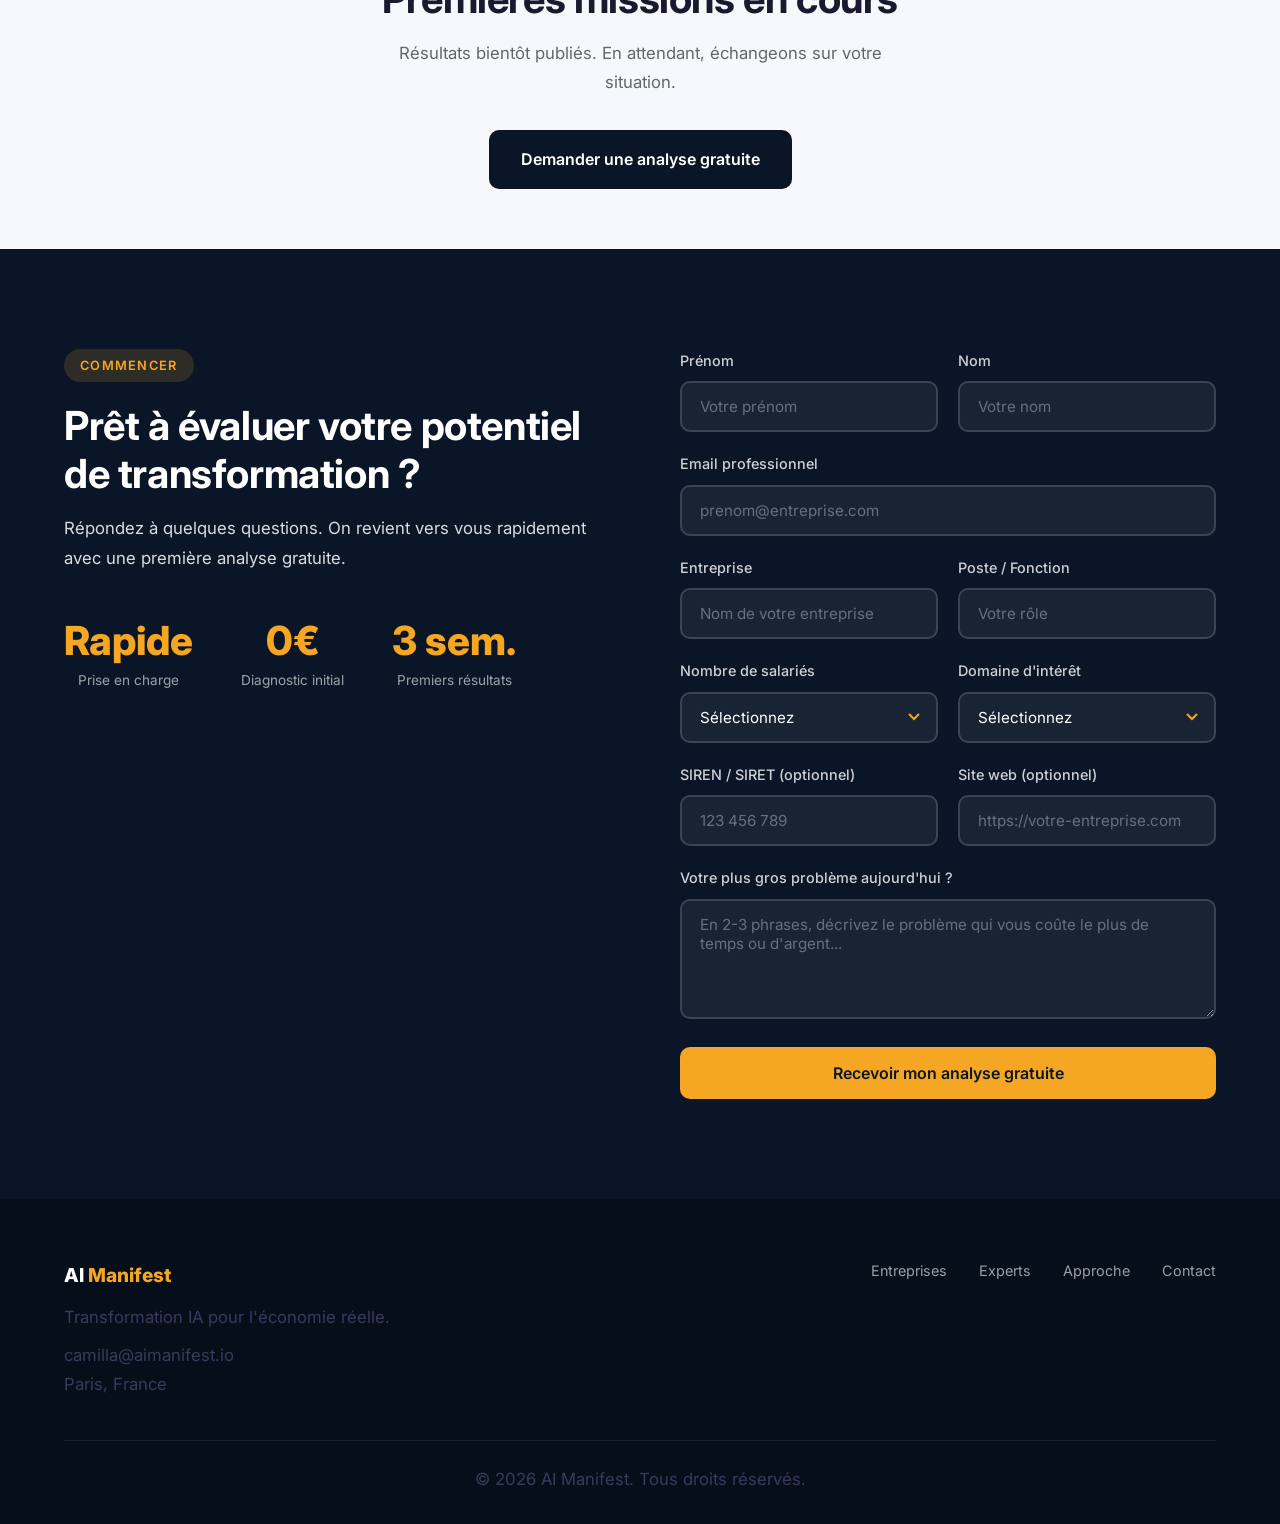
==== commit e1165319: "Add LinkedIn/X field (expert) + SIREN/website fields (entreprise)" ====
--- a/index.html
+++ b/index.html
@@ -11,6 +11,7 @@
   <meta property="og:type" content="website">
   <meta name="twitter:card" content="summary_large_image">
   <meta name="theme-color" content="#0A1628">
+  <link rel="icon" type="image/svg+xml" href="favicon.svg">
   <link rel="canonical" href="https://aimanifest.io/">
   <link rel="stylesheet" href="styles.css">
   <script type="application/ld+json">
@@ -233,7 +234,8 @@
           </div>
         </div>
         <div class="fade-up">
-          <form class="form-dark" action="#" method="POST">
+          <form class="form-dark" method="POST" data-action="https://script.google.com/macros/s/AKfycbzpGy_w6nWDRrSxFNhtI5t2TuE-YkejLJdLGxopkbifZ8uFp2Mi3qpFT-ZypvaR32BhWA/exec">
+            <div class="form-hp" aria-hidden="true" style="position:absolute;left:-9999px;"><label for="q-website">Ne pas remplir</label><input type="text" id="q-website" name="website" tabindex="-1" autocomplete="off"></div>
             <div class="form-row">
               <div class="form-group">
                 <label for="q-prenom">Prénom</label>
@@ -281,6 +283,16 @@
                 </select>
               </div>
             </div>
+            <div class="form-row">
+              <div class="form-group">
+                <label for="q-siren">SIREN / SIRET (optionnel)</label>
+                <input type="text" id="q-siren" name="siren" placeholder="123 456 789" pattern="[0-9 ]{9,17}" title="9 chiffres (SIREN) ou 14 chiffres (SIRET)">
+              </div>
+              <div class="form-group">
+                <label for="q-siteweb">Site web (optionnel)</label>
+                <input type="url" id="q-siteweb" name="site_web" placeholder="https://votre-entreprise.com">
+              </div>
+            </div>
             <div class="form-group">
               <label for="q-probleme">Votre plus gros problème aujourd'hui ?</label>
               <textarea id="q-probleme" name="probleme" required placeholder="En 2-3 phrases, décrivez le problème qui vous coûte le plus de temps ou d'argent..."></textarea>
@@ -319,33 +331,6 @@
     </div>
   </footer>
 
-  <script>
-    // Scroll animations
-    const observer = new IntersectionObserver((entries) => {
-      entries.forEach(entry => {
-        if (entry.isIntersecting) { entry.target.classList.add('visible'); }
-      });
-    }, { threshold: 0.1 });
-    document.querySelectorAll('.fade-up').forEach(el => observer.observe(el));
-
-    // Form submission with confirmation
-    document.querySelectorAll('form').forEach(form => {
-      form.addEventListener('submit', function(e) {
-        e.preventDefault();
-        const prenom = this.querySelector('input[name="prenom"]')?.value || '';
-        const btn = this.querySelector('button[type="submit"]');
-        const originalText = btn.textContent;
-        btn.textContent = '✓ Merci ' + prenom + ' ! On revient vers vous rapidement.';
-        btn.style.background = '#22c55e';
-        btn.style.pointerEvents = 'none';
-        setTimeout(() => {
-          btn.textContent = originalText;
-          btn.style.background = '';
-          btn.style.pointerEvents = '';
-          this.reset();
-        }, 4000);
-      });
-    });
-  </script>
+  <script src="scripts.js"></script>
 </body>
 </html>
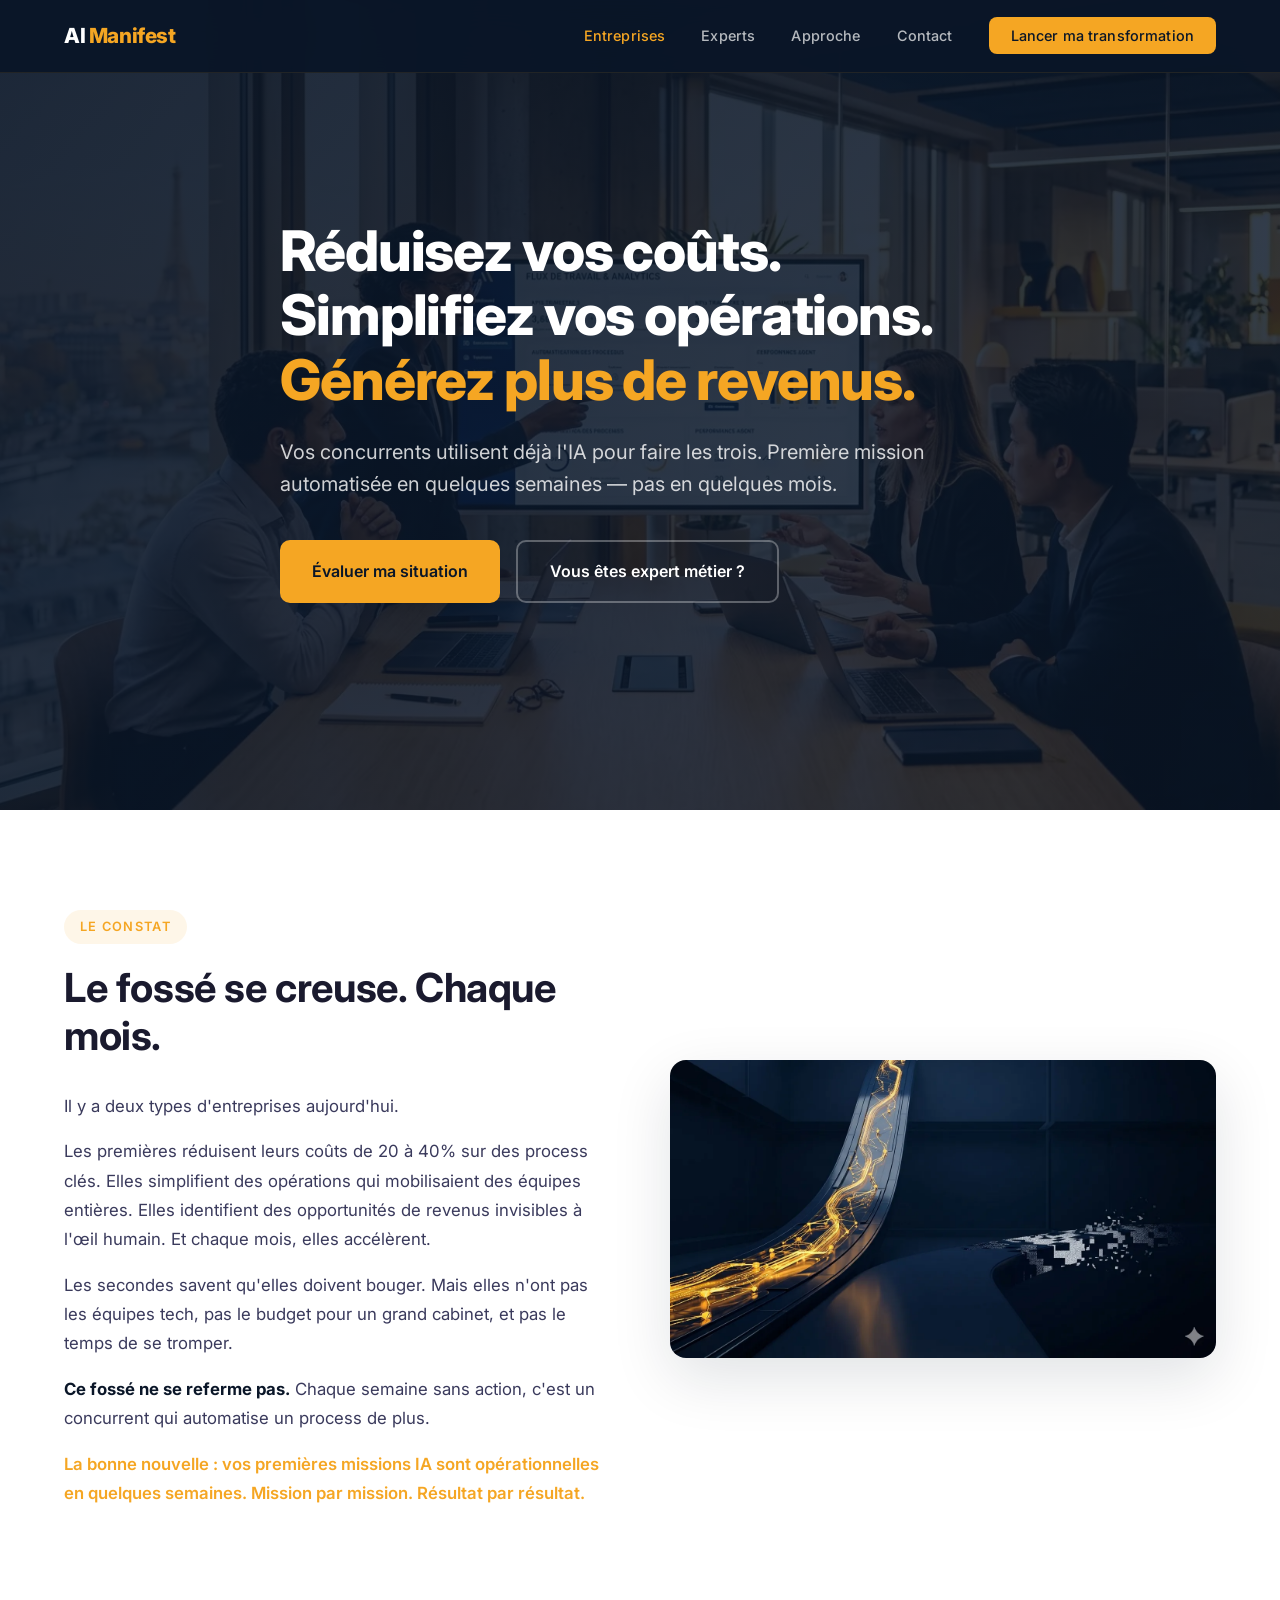
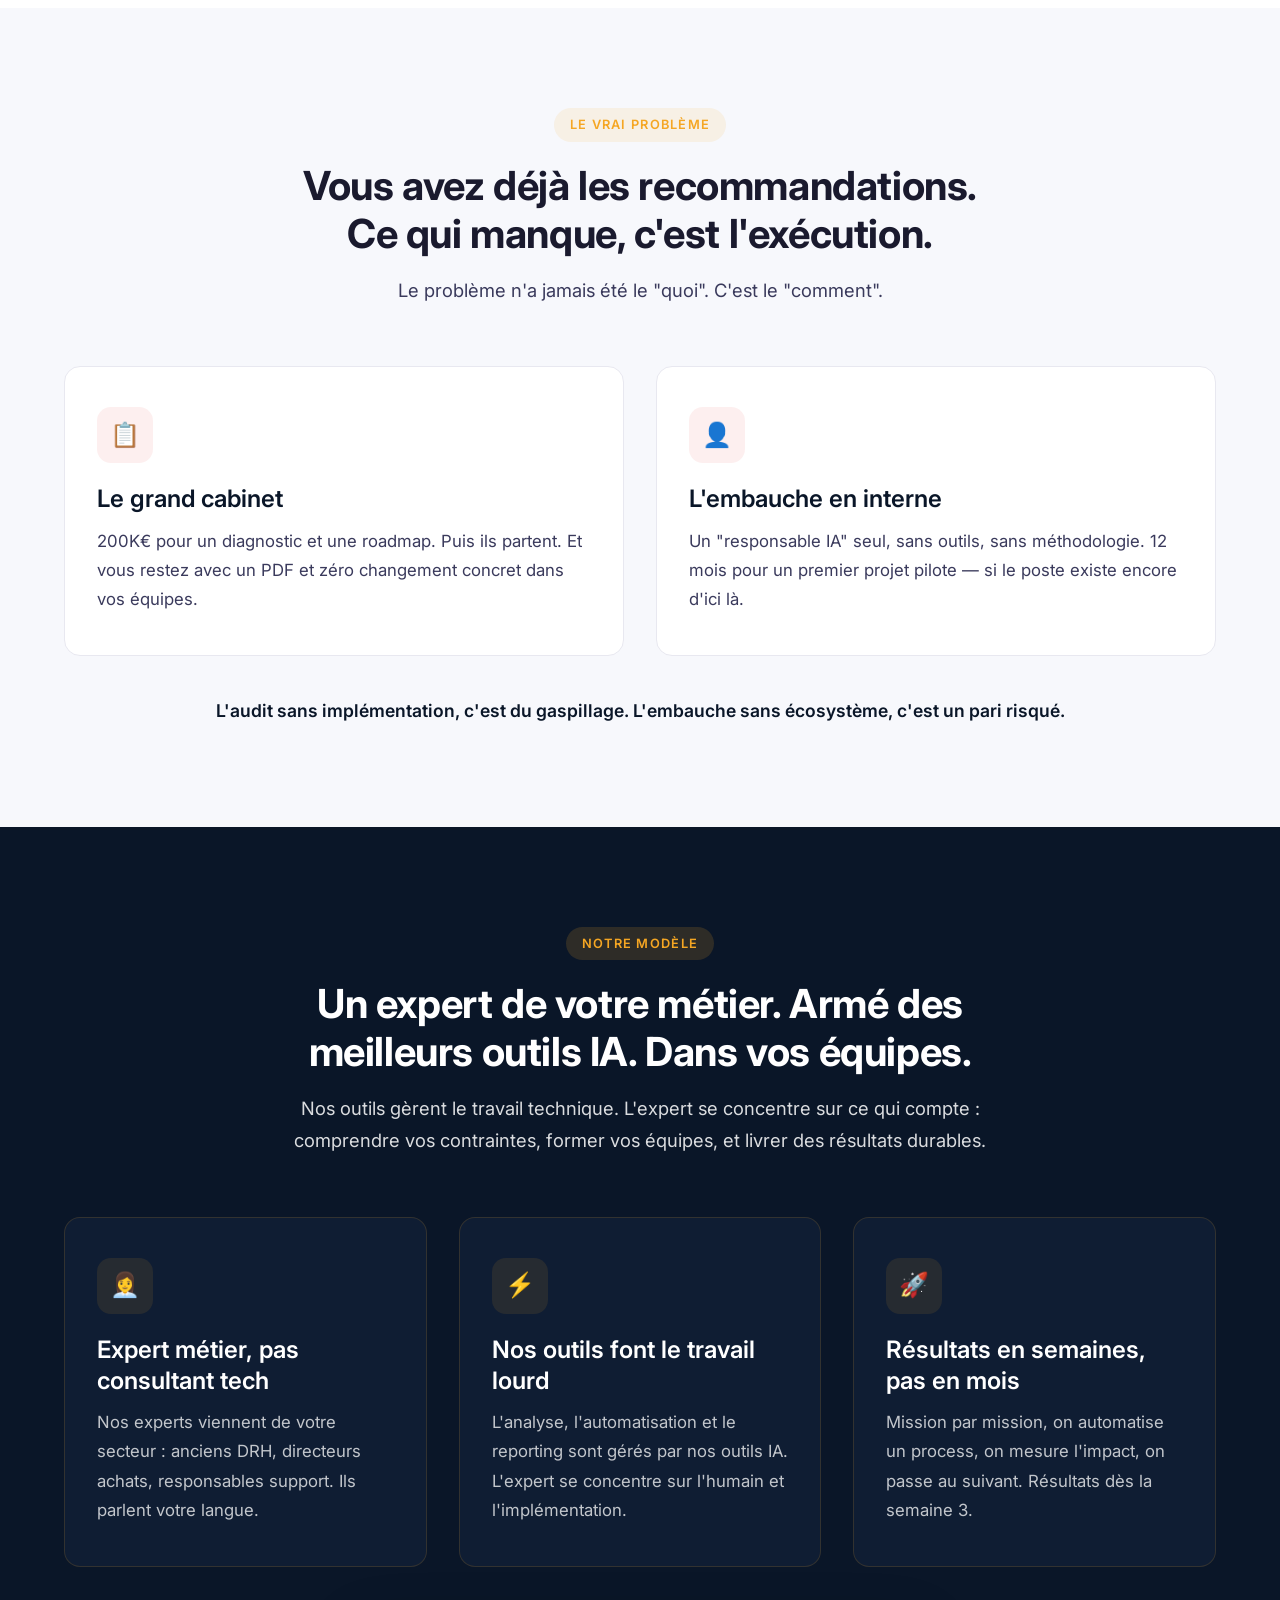
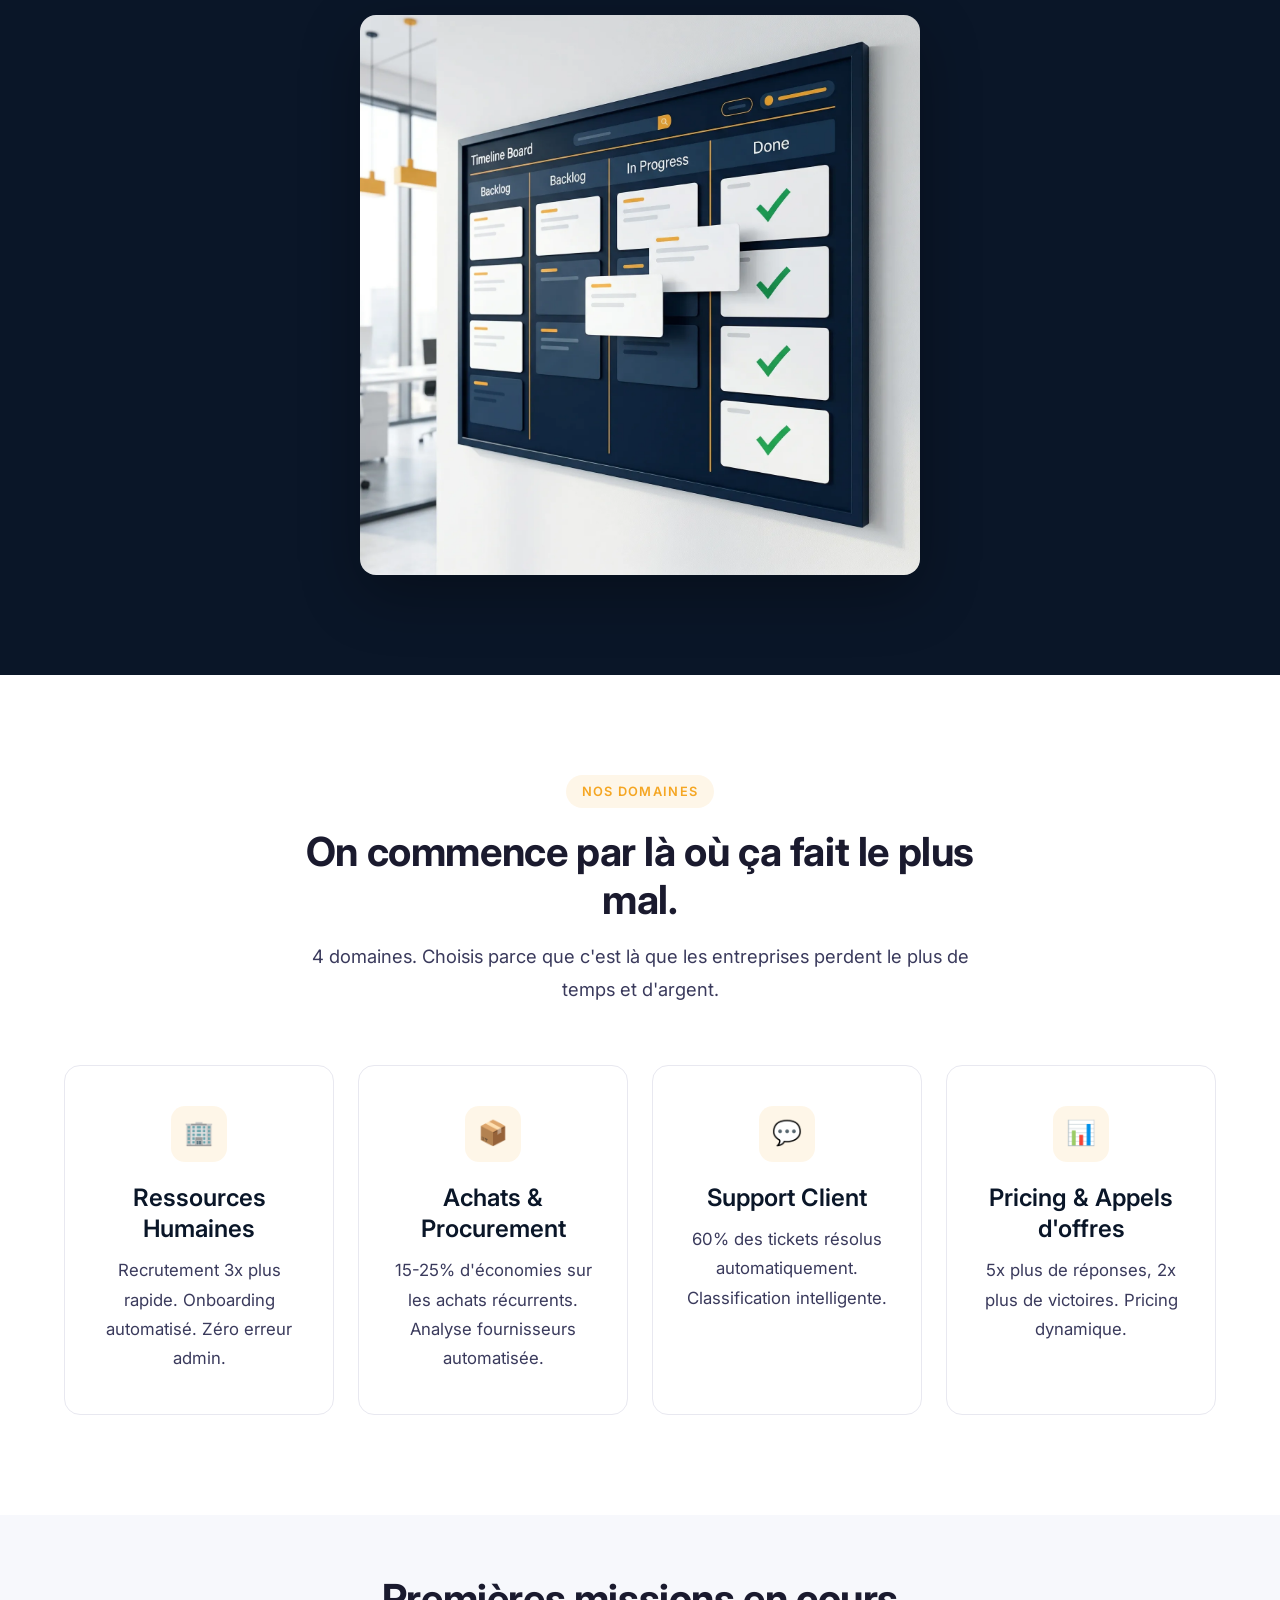
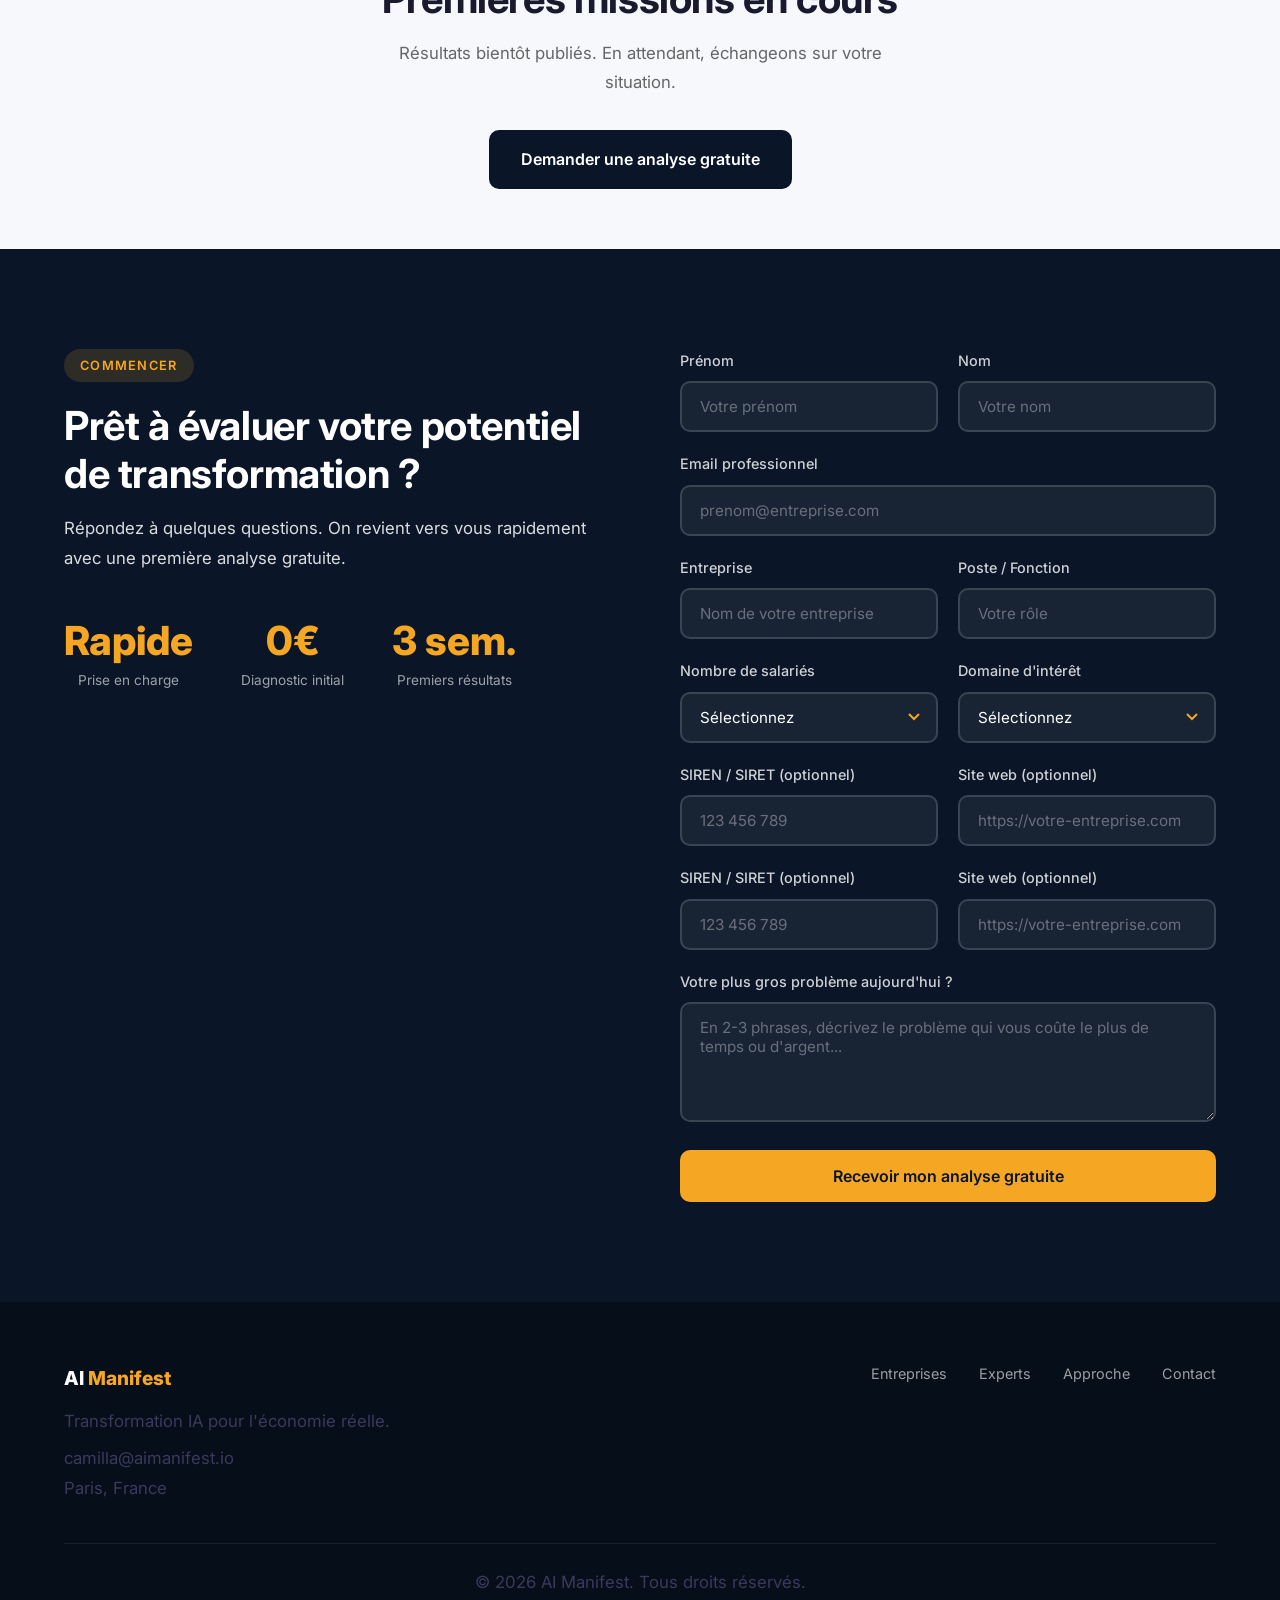
==== commit 785c5def: "Add LinkedIn/X field (expert) + SIREN/website fields (entreprise)" ====
--- a/index.html
+++ b/index.html
@@ -293,6 +293,16 @@
                 <input type="url" id="q-siteweb" name="site_web" placeholder="https://votre-entreprise.com">
               </div>
             </div>
+            <div class="form-row">
+              <div class="form-group">
+                <label for="q-siren">SIREN / SIRET (optionnel)</label>
+                <input type="text" id="q-siren" name="siren" placeholder="123 456 789" pattern="[0-9 ]{9,17}" title="9 chiffres (SIREN) ou 14 chiffres (SIRET)">
+              </div>
+              <div class="form-group">
+                <label for="q-siteweb">Site web (optionnel)</label>
+                <input type="url" id="q-siteweb" name="site_web" placeholder="https://votre-entreprise.com">
+              </div>
+            </div>
             <div class="form-group">
               <label for="q-probleme">Votre plus gros problème aujourd'hui ?</label>
               <textarea id="q-probleme" name="probleme" required placeholder="En 2-3 phrases, décrivez le problème qui vous coûte le plus de temps ou d'argent..."></textarea>
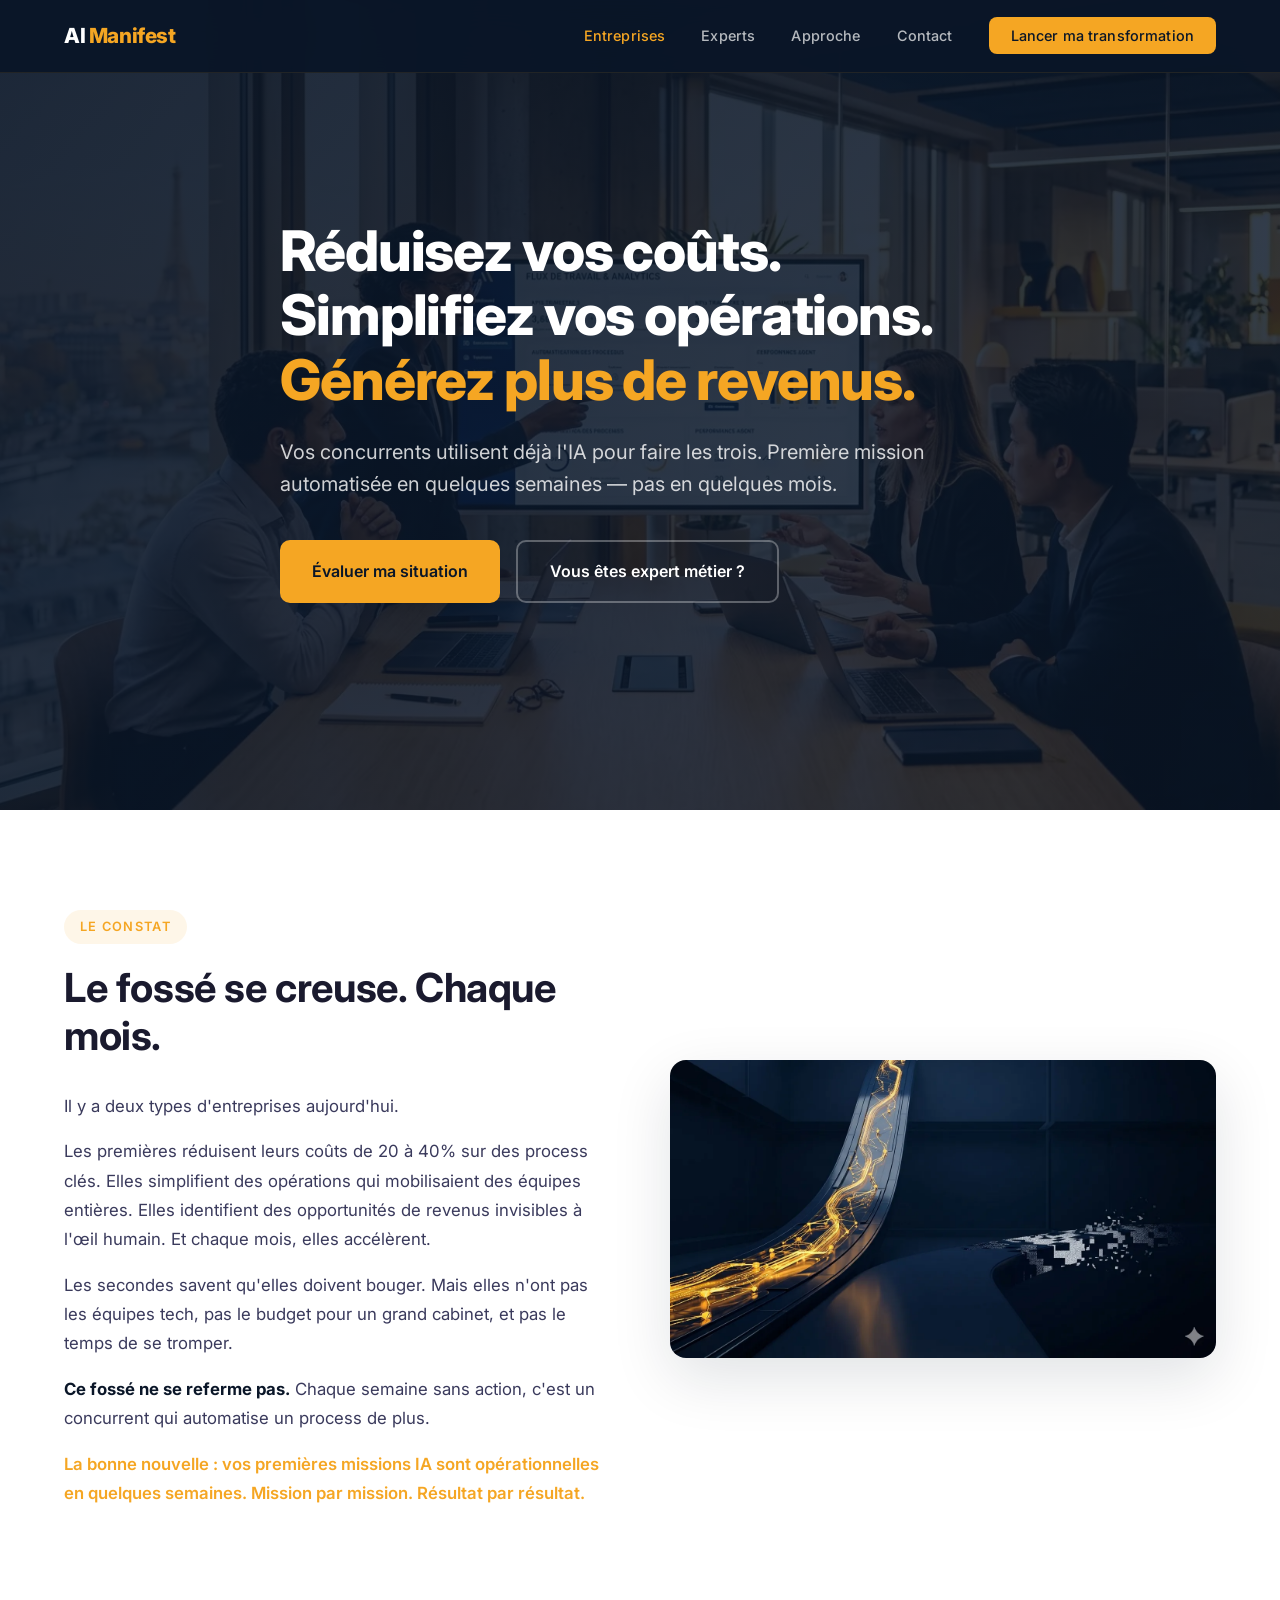
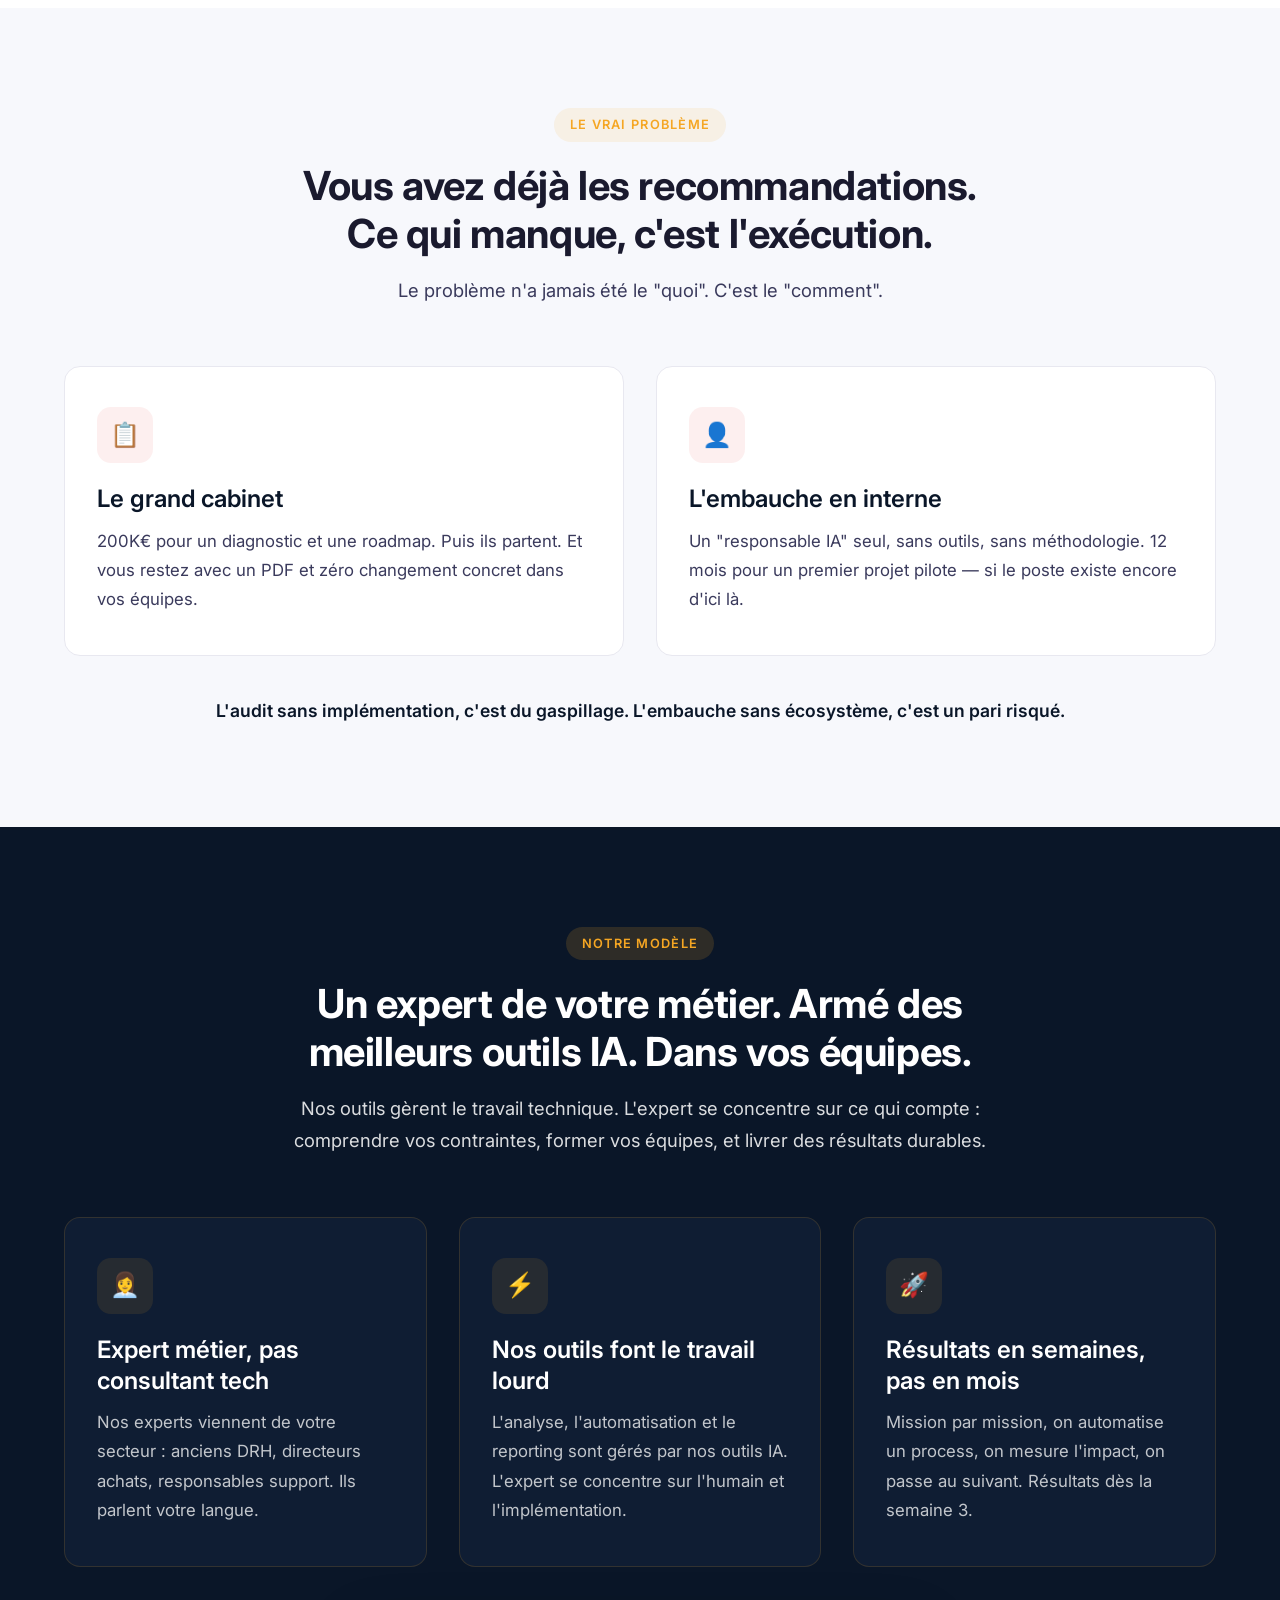
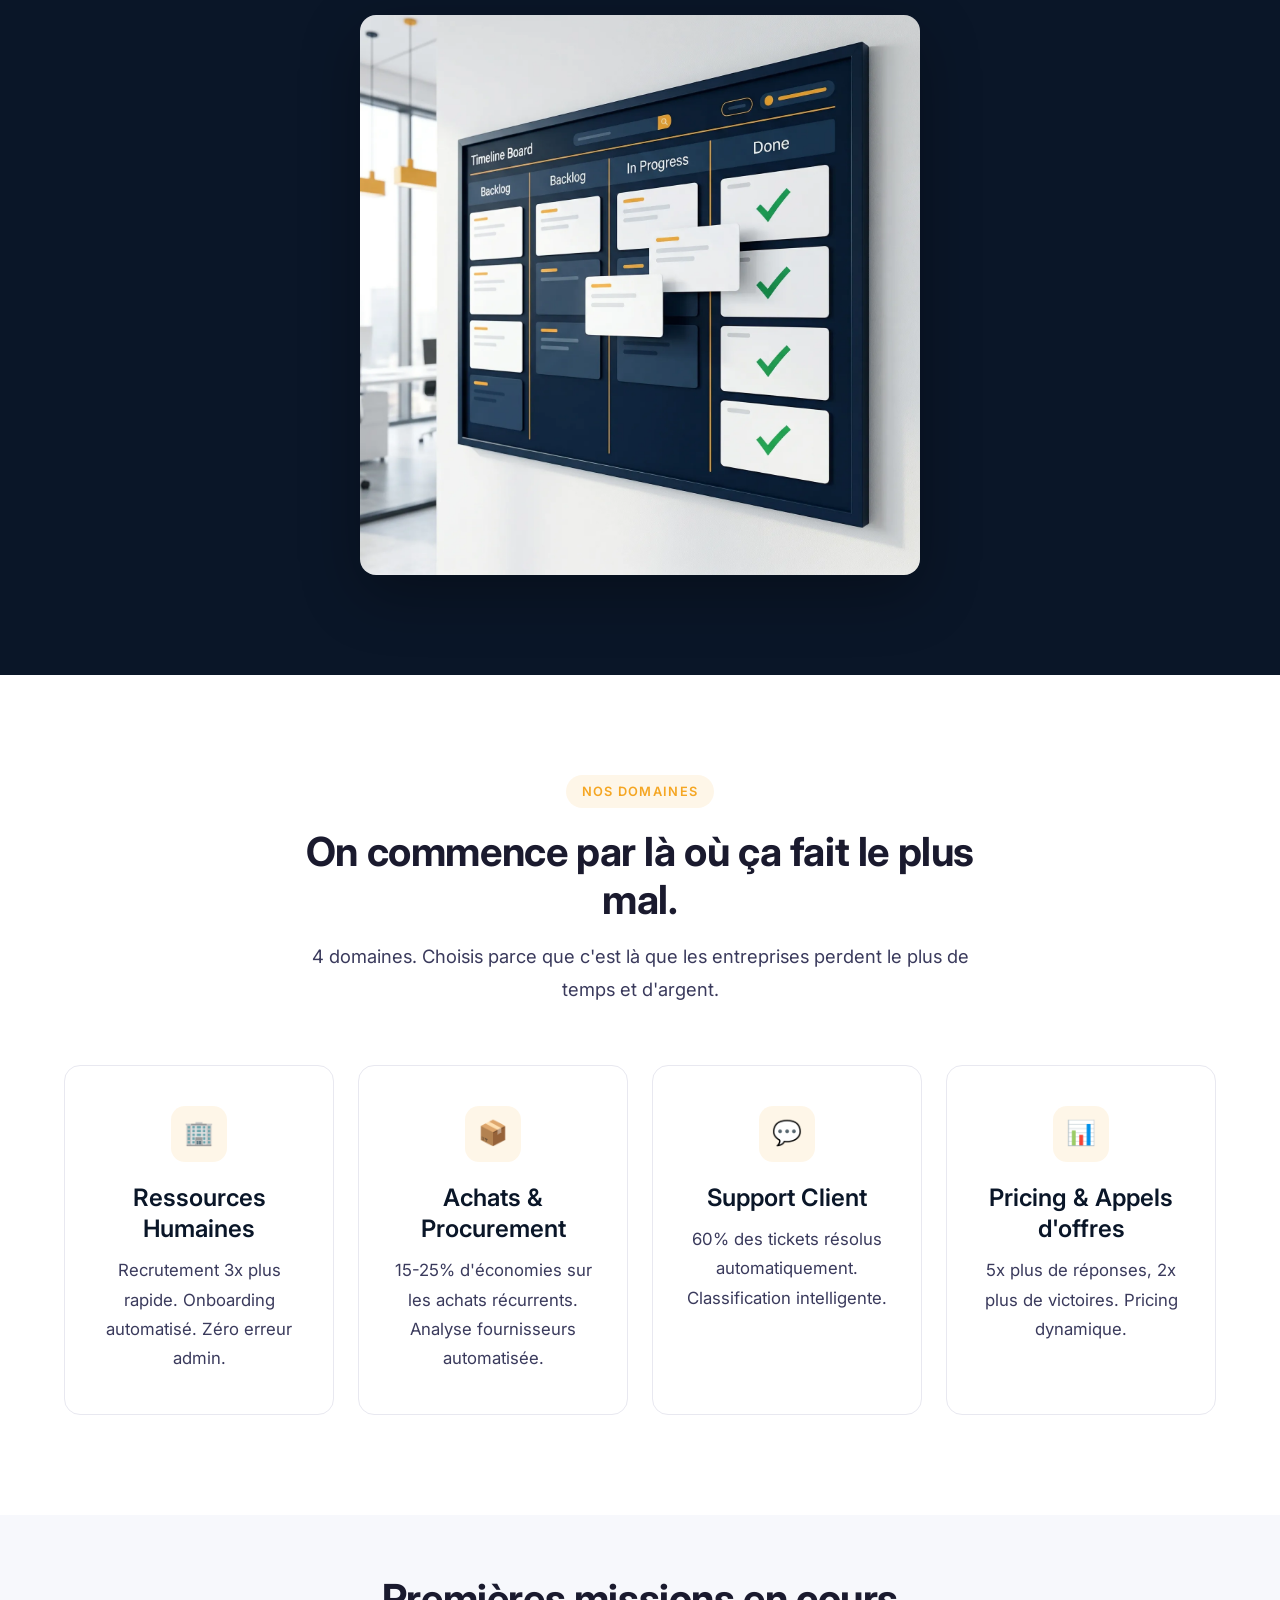
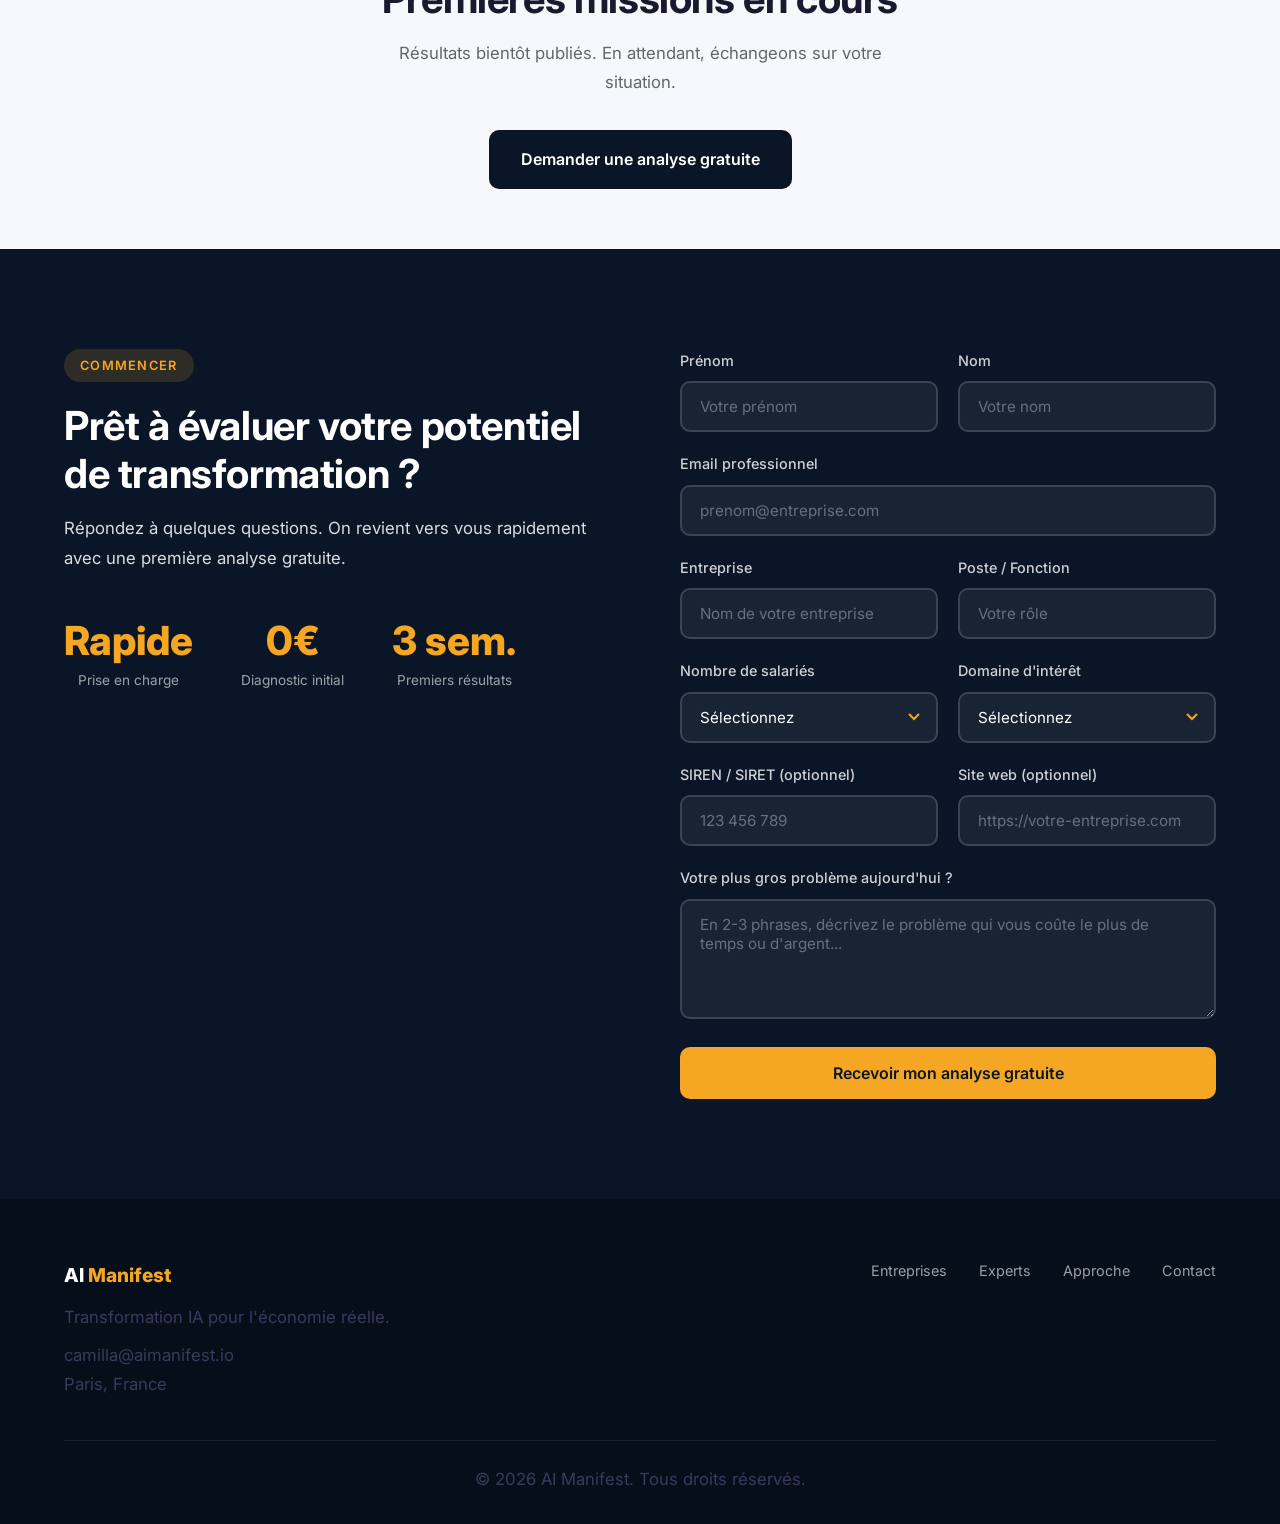
==== commit d29e4d7a: "Fix duplicate SIREN/website fields" ====
--- a/index.html
+++ b/index.html
@@ -293,16 +293,6 @@
                 <input type="url" id="q-siteweb" name="site_web" placeholder="https://votre-entreprise.com">
               </div>
             </div>
-            <div class="form-row">
-              <div class="form-group">
-                <label for="q-siren">SIREN / SIRET (optionnel)</label>
-                <input type="text" id="q-siren" name="siren" placeholder="123 456 789" pattern="[0-9 ]{9,17}" title="9 chiffres (SIREN) ou 14 chiffres (SIRET)">
-              </div>
-              <div class="form-group">
-                <label for="q-siteweb">Site web (optionnel)</label>
-                <input type="url" id="q-siteweb" name="site_web" placeholder="https://votre-entreprise.com">
-              </div>
-            </div>
             <div class="form-group">
               <label for="q-probleme">Votre plus gros problème aujourd'hui ?</label>
               <textarea id="q-probleme" name="probleme" required placeholder="En 2-3 phrases, décrivez le problème qui vous coûte le plus de temps ou d'argent..."></textarea>
